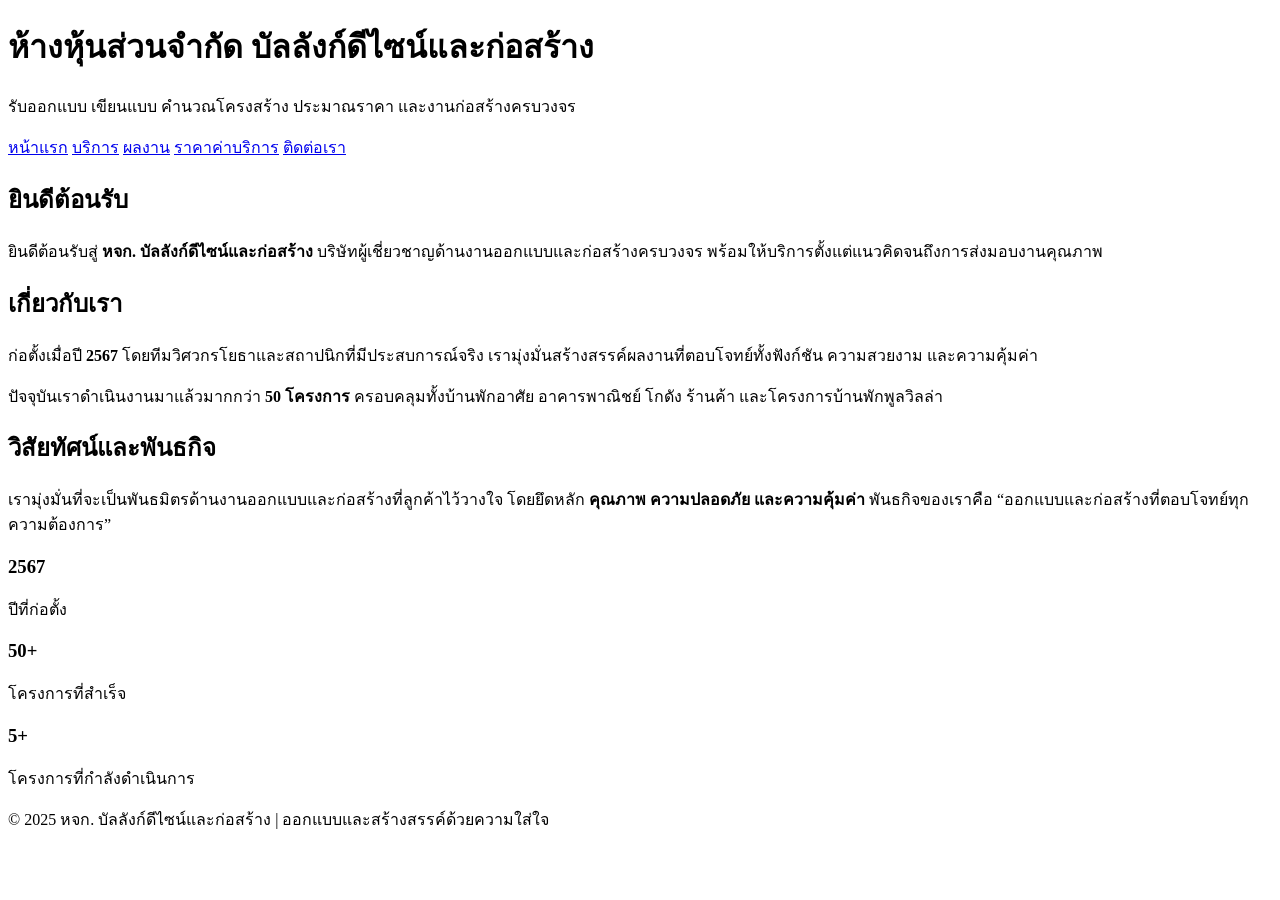
==== index.html @ 84795517 "Migrate index.html from original website" ====
<!DOCTYPE html>
<html lang="th">
<head>
  <meta charset="UTF-8">
  <meta name="viewport" content="width=device-width, initial-scale=1.0">

  <!-- 🔹 Meta Tags สำหรับ SEO -->
  <meta name="title" content="หจก. บัลลังก์ดีไซน์และก่อสร้าง | ออกแบบ เขียนแบบ ก่อสร้างครบวงจร">
  <meta name="description" content="รับออกแบบบ้าน เขียนแบบ คำนวณโครงสร้าง ประมาณราคา และงานก่อสร้างครบวงจร โดยทีมวิศวกรผู้เชี่ยวชาญ">
  <meta name="keywords" content="ออกแบบบ้าน, เขียนแบบ, ก่อสร้าง, วิศวกรโยธา, BOQ, รับเหมาก่อสร้าง">
  <meta name="author" content="หจก. บัลลังก์ดีไซน์และก่อสร้าง">
  <title>หจก. บัลลังก์ดีไซน์และก่อสร้าง</title>
  <link rel="stylesheet" href="style.css">
</head>
<body>
  <!-- Header -->
 <header>
  <div class="header-container">
    <h1>ห้างหุ้นส่วนจำกัด บัลลังก์ดีไซน์และก่อสร้าง</h1>
    <p>รับออกแบบ เขียนแบบ คำนวณโครงสร้าง ประมาณราคา และงานก่อสร้างครบวงจร</p>
    <nav>
      <a href="index.html">หน้าแรก</a>
      <a href="services.html">บริการ</a>
      <a href="portfolio.html">ผลงาน</a>
      <a href="pricing.html">ราคาค่าบริการ</a>
      <a href="contact.html">ติดต่อเรา</a>
    </nav>
  </div>
</header>

  <!-- Welcome Section -->
  <section id="welcome" class="highlight">
    <h2>ยินดีต้อนรับ</h2>
    <p>
      ยินดีต้อนรับสู่ <strong>หจก. บัลลังก์ดีไซน์และก่อสร้าง</strong>  
      บริษัทผู้เชี่ยวชาญด้านงานออกแบบและก่อสร้างครบวงจร  
      พร้อมให้บริการตั้งแต่แนวคิดจนถึงการส่งมอบงานคุณภาพ
    </p>
  </section>

  <!-- About Section -->
  <section id="about" class="content-box">
    <h2>เกี่ยวกับเรา</h2>
    <p>
      ก่อตั้งเมื่อปี <strong>2567</strong> โดยทีมวิศวกรโยธาและสถาปนิกที่มีประสบการณ์จริง
      เรามุ่งมั่นสร้างสรรค์ผลงานที่ตอบโจทย์ทั้งฟังก์ชัน ความสวยงาม และความคุ้มค่า
    </p>
    <p>
      ปัจจุบันเราดำเนินงานมาแล้วมากกว่า <strong>50 โครงการ</strong>  
      ครอบคลุมทั้งบ้านพักอาศัย อาคารพาณิชย์ โกดัง ร้านค้า  
      และโครงการบ้านพักพูลวิลล่า
    </p>
  </section>

  <!-- Vision Section -->
  <section id="vision" class="content-box">
    <h2>วิสัยทัศน์และพันธกิจ</h2>
    <p>
      เรามุ่งมั่นที่จะเป็นพันธมิตรด้านงานออกแบบและก่อสร้างที่ลูกค้าไว้วางใจ  
      โดยยึดหลัก <strong>คุณภาพ ความปลอดภัย และความคุ้มค่า</strong>  
      พันธกิจของเราคือ “ออกแบบและก่อสร้างที่ตอบโจทย์ทุกความต้องการ”
    </p>
  </section>


  <!-- Stats Section -->
  <section id="stats" class="stats-container">
    <div class="stat-box">
      <h3>2567</h3>
      <p>ปีที่ก่อตั้ง</p>
    </div>
    <div class="stat-box">
      <h3>50+</h3>
      <p>โครงการที่สำเร็จ</p>
    </div>
    <div class="stat-box">
      <h3>5+</h3>
      <p>โครงการที่กำลังดำเนินการ</p>
    </div>
  </section>

 
  <!-- Footer -->
  <footer>
    <p>© 2025 หจก. บัลลังก์ดีไซน์และก่อสร้าง | ออกแบบและสร้างสรรค์ด้วยความใส่ใจ</p>
  </footer>
</body>
</html>
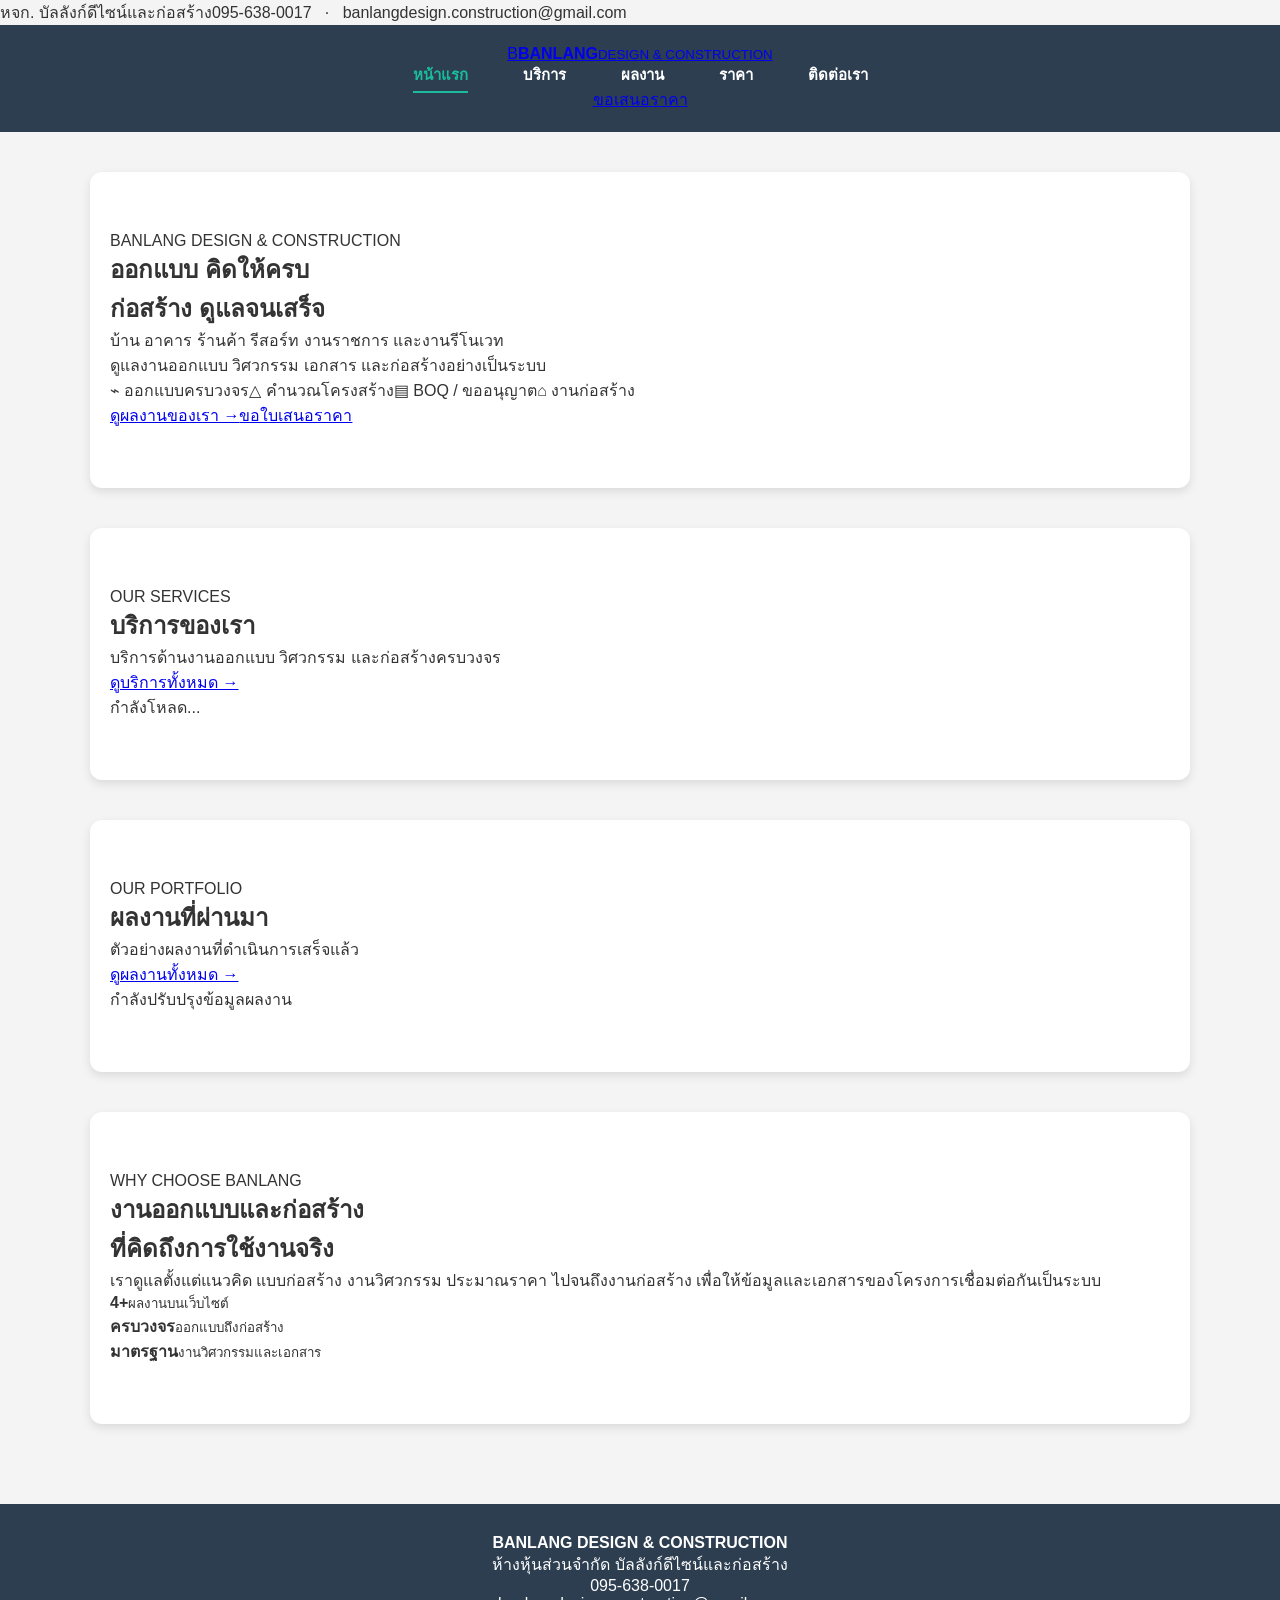
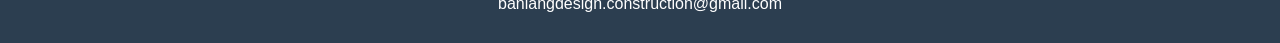
==== commit 0c8938af: "Redesign corporate homepage" ====
--- a/index.html
+++ b/index.html
@@ -1,90 +1,9 @@
-<!DOCTYPE html>
-<html lang="th">
-<head>
-  <meta charset="UTF-8">
-  <meta name="viewport" content="width=device-width, initial-scale=1.0">
-
-  <!-- 🔹 Meta Tags สำหรับ SEO -->
-  <meta name="title" content="หจก. บัลลังก์ดีไซน์และก่อสร้าง | ออกแบบ เขียนแบบ ก่อสร้างครบวงจร">
-  <meta name="description" content="รับออกแบบบ้าน เขียนแบบ คำนวณโครงสร้าง ประมาณราคา และงานก่อสร้างครบวงจร โดยทีมวิศวกรผู้เชี่ยวชาญ">
-  <meta name="keywords" content="ออกแบบบ้าน, เขียนแบบ, ก่อสร้าง, วิศวกรโยธา, BOQ, รับเหมาก่อสร้าง">
-  <meta name="author" content="หจก. บัลลังก์ดีไซน์และก่อสร้าง">
-  <title>หจก. บัลลังก์ดีไซน์และก่อสร้าง</title>
-  <link rel="stylesheet" href="style.css">
-</head>
-<body>
-  <!-- Header -->
- <header>
-  <div class="header-container">
-    <h1>ห้างหุ้นส่วนจำกัด บัลลังก์ดีไซน์และก่อสร้าง</h1>
-    <p>รับออกแบบ เขียนแบบ คำนวณโครงสร้าง ประมาณราคา และงานก่อสร้างครบวงจร</p>
-    <nav>
-      <a href="index.html">หน้าแรก</a>
-      <a href="services.html">บริการ</a>
-      <a href="portfolio.html">ผลงาน</a>
-      <a href="pricing.html">ราคาค่าบริการ</a>
-      <a href="contact.html">ติดต่อเรา</a>
-    </nav>
-  </div>
-</header>
-
-  <!-- Welcome Section -->
-  <section id="welcome" class="highlight">
-    <h2>ยินดีต้อนรับ</h2>
-    <p>
-      ยินดีต้อนรับสู่ <strong>หจก. บัลลังก์ดีไซน์และก่อสร้าง</strong>  
-      บริษัทผู้เชี่ยวชาญด้านงานออกแบบและก่อสร้างครบวงจร  
-      พร้อมให้บริการตั้งแต่แนวคิดจนถึงการส่งมอบงานคุณภาพ
-    </p>
-  </section>
-
-  <!-- About Section -->
-  <section id="about" class="content-box">
-    <h2>เกี่ยวกับเรา</h2>
-    <p>
-      ก่อตั้งเมื่อปี <strong>2567</strong> โดยทีมวิศวกรโยธาและสถาปนิกที่มีประสบการณ์จริง
-      เรามุ่งมั่นสร้างสรรค์ผลงานที่ตอบโจทย์ทั้งฟังก์ชัน ความสวยงาม และความคุ้มค่า
-    </p>
-    <p>
-      ปัจจุบันเราดำเนินงานมาแล้วมากกว่า <strong>50 โครงการ</strong>  
-      ครอบคลุมทั้งบ้านพักอาศัย อาคารพาณิชย์ โกดัง ร้านค้า  
-      และโครงการบ้านพักพูลวิลล่า
-    </p>
-  </section>
-
-  <!-- Vision Section -->
-  <section id="vision" class="content-box">
-    <h2>วิสัยทัศน์และพันธกิจ</h2>
-    <p>
-      เรามุ่งมั่นที่จะเป็นพันธมิตรด้านงานออกแบบและก่อสร้างที่ลูกค้าไว้วางใจ  
-      โดยยึดหลัก <strong>คุณภาพ ความปลอดภัย และความคุ้มค่า</strong>  
-      พันธกิจของเราคือ “ออกแบบและก่อสร้างที่ตอบโจทย์ทุกความต้องการ”
-    </p>
-  </section>
-
-
-  <!-- Stats Section -->
-  <section id="stats" class="stats-container">
-    <div class="stat-box">
-      <h3>2567</h3>
-      <p>ปีที่ก่อตั้ง</p>
-    </div>
-    <div class="stat-box">
-      <h3>50+</h3>
-      <p>โครงการที่สำเร็จ</p>
-    </div>
-    <div class="stat-box">
-      <h3>5+</h3>
-      <p>โครงการที่กำลังดำเนินการ</p>
-    </div>
-  </section>
-
- 
-  <!-- Footer -->
-  <footer>
-    <p>© 2025 หจก. บัลลังก์ดีไซน์และก่อสร้าง | ออกแบบและสร้างสรรค์ด้วยความใส่ใจ</p>
-  </footer>
-</body>
-</html>
-
-
+<!doctype html><html lang="th"><head><meta charset="utf-8"><meta name="viewport" content="width=device-width,initial-scale=1"><meta name="description" content="หจก. บัลลังก์ดีไซน์และก่อสร้าง รับออกแบบ เขียนแบบ คำนวณโครงสร้าง BOQ ขออนุญาต และก่อสร้าง"><title>BANLANG DESIGN & CONSTRUCTION</title><link rel="stylesheet" href="style.css"></head><body class="home">
+<div class="topbar"><div class="shell"><span>หจก. บัลลังก์ดีไซน์และก่อสร้าง</span><span>095-638-0017 &nbsp; · &nbsp; banlangdesign.construction@gmail.com</span></div></div>
+<header class="site-header"><div class="shell navwrap"><a class="logo" href="index.html"><span class="logo-mark">B</span><span><b>BANLANG</b><small>DESIGN & CONSTRUCTION</small></span></a><nav><a class="active" href="index.html">หน้าแรก</a><a href="services.html">บริการ</a><a href="portfolio.html">ผลงาน</a><a href="pricing.html">ราคา</a><a href="contact.html">ติดต่อเรา</a></nav><a class="quote-btn" href="contact.html">ขอเสนอราคา</a></div></header>
+<main>
+<section class="hero-pro"><div class="hero-overlay"></div><div class="shell hero-content"><div class="eyebrow">BANLANG DESIGN & CONSTRUCTION</div><h1>ออกแบบ คิดให้ครบ<br>ก่อสร้าง ดูแลจนเสร็จ</h1><p>บ้าน อาคาร ร้านค้า รีสอร์ท งานราชการ และงานรีโนเวท<br>ดูแลงานออกแบบ วิศวกรรม เอกสาร และก่อสร้างอย่างเป็นระบบ</p><div class="hero-points"><span>⌁ ออกแบบครบวงจร</span><span>△ คำนวณโครงสร้าง</span><span>▤ BOQ / ขออนุญาต</span><span>⌂ งานก่อสร้าง</span></div><div class="hero-actions"><a class="primary" href="portfolio.html">ดูผลงานของเรา →</a><a class="secondary" href="contact.html">ขอใบเสนอราคา</a></div></div></section>
+<section class="home-section"><div class="shell"><div class="section-head"><div><span>OUR SERVICES</span><h2>บริการของเรา</h2><p>บริการด้านงานออกแบบ วิศวกรรม และก่อสร้างครบวงจร</p></div><a href="services.html">ดูบริการทั้งหมด →</a></div><div class="service-mini" data-services><p>กำลังโหลด...</p></div></div></section>
+<section class="home-section portfolio-home"><div class="shell"><div class="section-head"><div><span>OUR PORTFOLIO</span><h2>ผลงานที่ผ่านมา</h2><p>ตัวอย่างผลงานที่ดำเนินการเสร็จแล้ว</p></div><a href="portfolio.html">ดูผลงานทั้งหมด →</a></div><div class="portfolio-strip" data-portfolio><p>กำลังโหลด...</p></div></div></section>
+<section class="why"><div class="shell why-grid"><div><span>WHY CHOOSE BANLANG</span><h2>งานออกแบบและก่อสร้าง<br>ที่คิดถึงการใช้งานจริง</h2><p>เราดูแลตั้งแต่แนวคิด แบบก่อสร้าง งานวิศวกรรม ประมาณราคา ไปจนถึงงานก่อสร้าง เพื่อให้ข้อมูลและเอกสารของโครงการเชื่อมต่อกันเป็นระบบ</p></div><div class="why-stats"><div><b data-project-count>4+</b><small>ผลงานบนเว็บไซต์</small></div><div><b>ครบวงจร</b><small>ออกแบบถึงก่อสร้าง</small></div><div><b>มาตรฐาน</b><small>งานวิศวกรรมและเอกสาร</small></div></div></div></section>
+</main><footer class="pro-footer"><div class="shell"><div><b>BANLANG DESIGN & CONSTRUCTION</b><p>ห้างหุ้นส่วนจำกัด บัลลังก์ดีไซน์และก่อสร้าง</p></div><div><p>095-638-0017</p><p>banlangdesign.construction@gmail.com</p></div></div></footer><script src="app.js"></script></body></html>
--- a/style.css
+++ b/style.css
@@ -0,0 +1,449 @@
+/* Reset */
+* {
+  margin: 0;
+  padding: 0;
+  box-sizing: border-box;
+}
+
+body {
+  font-family: 'Prompt', sans-serif;
+  background: #f4f4f4;  /* พื้นหลังหลัก */
+  color: #333;
+}
+
+/* Header */
+header {
+  background: #2c3e50;
+  color: white;
+  text-align: center;
+  padding: 20px 0;
+}
+
+header nav a {
+  color: white;
+  margin: 0 15px;
+  text-decoration: none;
+  font-weight: bold;
+}
+
+/* Hero */
+.hero {
+  background: linear-gradient(135deg, #0f2027, #2c5364);
+  color: white;
+  text-align: center;
+  padding: 80px 20px;
+  border-radius: 0 0 40px 40px;
+}
+
+/* Section content */
+section {
+  padding: 60px 20px;
+  margin: 40px auto;
+  max-width: 1100px;
+  background: white;
+  border-radius: 12px;
+  box-shadow: 0 4px 10px rgba(0,0,0,0.1);
+}
+
+/* Footer */
+footer {
+  background: #2c3e50;
+  color: white;
+  text-align: center;
+  padding: 20px;
+  margin-top: 40px;
+}
+
+
+
+header h1 {
+  margin: 0;
+  font-size: 24px;
+  font-weight: bold;
+}
+
+header p {
+  margin: 5px 0 15px;
+  font-size: 14px;
+  color: #ddd;
+}
+
+/* Navigation */
+nav {
+  display: flex;
+  justify-content: center;
+  flex-wrap: wrap;
+  gap: 25px;
+}
+
+nav a {
+  color: white;
+  text-decoration: none;
+  font-weight: bold;
+  font-size: 15px;
+  position: relative;
+}
+
+nav a:hover,
+nav a.active {
+  color: #1abc9c;
+}
+
+nav a.active::after {
+  content: "";
+  display: block;
+  height: 2px;
+  background: #1abc9c;
+  position: absolute;
+  bottom: -6px;
+  left: 0;
+  right: 0;
+  margin: auto;
+  width: 100%;
+}
+
+
+/* Welcome Section */
+.highlight {
+  text-align: center;
+  background: url("img/bg-welcome.jpg") center/cover no-repeat; /* ใส่รูปพื้นหลัง */
+  color: white;
+  padding: 80px 20px;   /* ลดความสูงจาก 100px → 80px */
+  margin-bottom: 60px;
+  position: relative;
+  border-radius: 0 0 40px 40px;  /* ทำมุมโค้งล่างให้ดูแยกชัด */
+  box-shadow: 0 6px 20px rgba(0,0,0,0.2);
+}
+
+.highlight::before {
+  content: "";
+  position: absolute;
+  top: 0; left: 0;
+  width: 100%; height: 100%;
+  background: rgba(0,0,0,0.55);   /* เพิ่มเลเยอร์ดำโปร่งใสให้อ่านง่าย */
+  border-radius: 0 0 40px 40px;
+}
+
+.highlight h2, 
+.highlight p {
+  position: relative;
+  z-index: 1;
+}
+
+.highlight h2 {
+  font-size: 36px;
+  margin-bottom: 15px;
+}
+
+.highlight p {
+  font-size: 18px;
+  max-width: 800px;
+  margin: auto;
+  line-height: 1.8;
+}
+
+/* CONTENT BOX */
+.content-box {
+  background: #fff;
+  border-radius: 10px;
+  padding: 50px 40px;
+  margin: 60px auto;
+  max-width: 1000px;
+  box-shadow: 0 4px 12px rgba(0,0,0,0.1);
+}
+.content-box h2 {
+  margin-bottom: 25px;
+  color: #2c3e50;
+  font-size: 24px;
+  text-align: center;
+}
+.content-box h2::after {
+  content: "";
+  display: block;
+  width: 60px;
+  height: 3px;
+  background: #1abc9c;
+  margin: 10px auto 0;
+  border-radius: 2px;
+}
+.content-box p {
+  font-size: 16px;
+  line-height: 1.9;
+  color: #444;
+  margin-bottom: 20px;
+  text-align: left;      /* ชิดซ้าย */
+  text-indent: 2em;      /* ย่อหน้า */
+}
+.content-box strong {
+  color: #1abc9c;
+}
+
+/* SERVICES */
+.services-container {
+  display: grid;
+  grid-template-columns: repeat(auto-fit, minmax(250px, 1fr));
+  gap: 25px;
+  margin-left: 0;
+  margin-right: 0;
+  padding-left: 0;   /* ให้การ์ดชิดซ้าย */
+  padding-right: 0;  /* ให้การ์ดชิดขวา */
+}
+
+.service-card {
+  background: #fff;
+  border-radius: 12px;
+  box-shadow: 0 4px 12px rgba(0,0,0,0.1);
+  padding: 20px;
+  text-align: center;
+  transition: transform 0.2s, box-shadow 0.2s;
+}
+.service-card:hover {
+  transform: translateY(-5px);
+  box-shadow: 0 6px 16px rgba(0,0,0,0.15);
+}
+.service-card img {
+  width: 100%;
+  height: 180px;
+  object-fit: cover;
+  border-radius: 8px;
+  margin-bottom: 15px;
+}
+/* หัวข้อโครงการอยู่กลาง */
+.service-card h3 {
+  text-align: center;
+  font-size: 18px;
+  margin-bottom: 8px;
+  color: #222;
+}
+
+/* ขอบเขตงานชิดซ้าย */
+.service-card p {
+  text-align: left;
+  font-size: 15px;
+  color: #555;
+  line-height: 1.6;
+  margin-top: 8px;
+}
+
+.service-card .scope {
+  text-align: left;
+  font-size: 15px;
+  color: #555;
+  line-height: 1.6;
+  margin-top: 8px;
+}
+
+
+
+/* STATS */
+.stats-container {
+  display: flex;
+  justify-content: center;
+  gap: 25px;
+  margin: 60px auto;
+  max-width: 900px;
+}
+.stat-box {
+  flex: 1;
+  background: #fff;
+  padding: 50px 20px;
+  text-align: center;
+  border-radius: 12px;
+  box-shadow: 0 4px 12px rgba(0,0,0,0.1);
+  transition: transform 0.2s;
+}
+.stat-box:hover {
+  transform: translateY(-5px);
+}
+.stat-box h3 {
+  font-size: 36px;
+  color: #1abc9c;
+  margin-bottom: 15px;
+}
+.stat-box p {
+  font-size: 15px;
+  color: #555;
+}
+
+/* FOOTER */
+footer {
+  text-align: center;
+  background: #2c3e50;
+  color: white;
+  padding: 30px 15px;
+  margin-top: 80px;
+}
+/* ตารางราคาค่าบริการ */
+.pricing-table {
+  width: 100%;
+  max-width: 950px;
+  margin: 30px auto;
+  border-collapse: collapse;
+  background: #fff;
+  box-shadow: 0 4px 10px rgba(0,0,0,0.1);
+  border-radius: 10px;
+  overflow: hidden;
+}
+
+.pricing-table th, 
+.pricing-table td {
+  padding: 15px;
+  text-align: center;
+  border-bottom: 1px solid #ddd;
+}
+
+.pricing-table th {
+  background: #2c3e50;
+  color: #fff;
+  font-weight: bold;
+}
+
+.pricing-table tr:nth-child(even) {
+  background: #f9f9f9;
+}
+
+.pricing-table tr:hover {
+  background: #f1f1f1;
+}
+
+/* ให้คอลัมน์ รายการบริการ กว้างขึ้น */
+.pricing-table .service-col {
+  text-align: left;
+  width: 50%;
+  padding-left: 20px;
+}
+.contact-form {
+  display: flex;
+  flex-direction: column;
+  max-width: 500px;
+  margin-top: 20px;
+}
+.contact-form label {
+  margin: 5px 0;
+  font-weight: bold;
+}
+.contact-form input,
+.contact-form textarea {
+  padding: 10px;
+  margin-bottom: 15px;
+  border: 1px solid #ccc;
+  border-radius: 8px;
+}
+.contact-form button {
+  background: #1a3c54;
+  color: #fff;
+  border: none;
+  padding: 12px;
+  border-radius: 8px;
+  cursor: pointer;
+  transition: background 0.3s ease;
+}
+.contact-form button:hover {
+  background: #2a5c7c;
+}
+.contact {
+  max-width: 600px;
+  margin: 0 auto;
+  padding: 20px;
+}
+
+.contact h2, .contact h3 {
+  margin-bottom: 15px;
+}
+
+form label {
+  display: block;
+  margin: 10px 0 5px;
+  font-weight: bold;
+}
+
+form input, form textarea {
+  width: 100%;
+  padding: 8px;
+  margin-bottom: 15px;
+  border-radius: 5px;
+  border: 1px solid #ccc;
+}
+
+button {
+  background-color: #19334d;
+  color: white;
+  border: none;
+  padding: 10px 20px;
+  border-radius: 5px;
+  cursor: pointer;
+}
+
+button:hover {
+  background-color: #145a8d;
+}
+
+.contact-info {
+  margin-top: 30px;
+  padding: 20px;
+  background: #fff;
+  border-radius: 10px;
+  box-shadow: 0 2px 6px rgba(0,0,0,0.1);
+}
+
+.contact-info h3 {
+  margin-bottom: 15px;
+}
+
+.contact-info p {
+  margin: 6px 0;
+}
+
+.social-links {
+  margin-top: 15px;
+}
+
+.social-links a {
+  margin-right: 15px;
+  display: inline-block;
+}
+
+.social-icon {
+  width: 32px;
+  height: 32px;
+  transition: transform 0.2s ease;
+}
+
+.social-icon:hover {
+  transform: scale(1.1);
+}
+/* ใช้เฉพาะหน้า "ผลงาน" */
+.portfolio-section {
+  padding: 60px 0;       /* ซ้าย-ขวา = 0, บน-ล่างยังมี */
+  margin: 40px auto;
+  max-width: 1100px;
+  background: white;
+  border-radius: 12px;
+  box-shadow: 0 4px 10px rgba(0,0,0,0.1);
+}
+/* Portfolio Section (ชิดซ้าย-ขวาสุด) */
+section.portfolio-section {
+  padding: 60px 0;     /* บน-ล่าง 60px, ซ้าย-ขวา = 0 */
+  margin: 40px auto;
+  max-width: 1100px;
+  background: white;
+  border-radius: 12px;
+  box-shadow: 0 4px 10px rgba(0,0,0,0.1);
+  text-align: center;
+}
+/* ใช้กับ section portfolio */
+#portfolio {
+  padding: 60px 40px;  /* เพิ่ม padding ซ้าย-ขวา = 40px */
+  margin: 40px auto;
+  max-width: 1200px;   /* กำหนดความกว้างสูงสุด */
+  background: white;
+  border-radius: 12px;
+  box-shadow: 0 4px 10px rgba(0,0,0,0.1);
+}
+#portfolio h2 {
+  margin-bottom: 30px;   /* เว้นระยะหัวข้อกับการ์ด */
+}
+
+
+
+
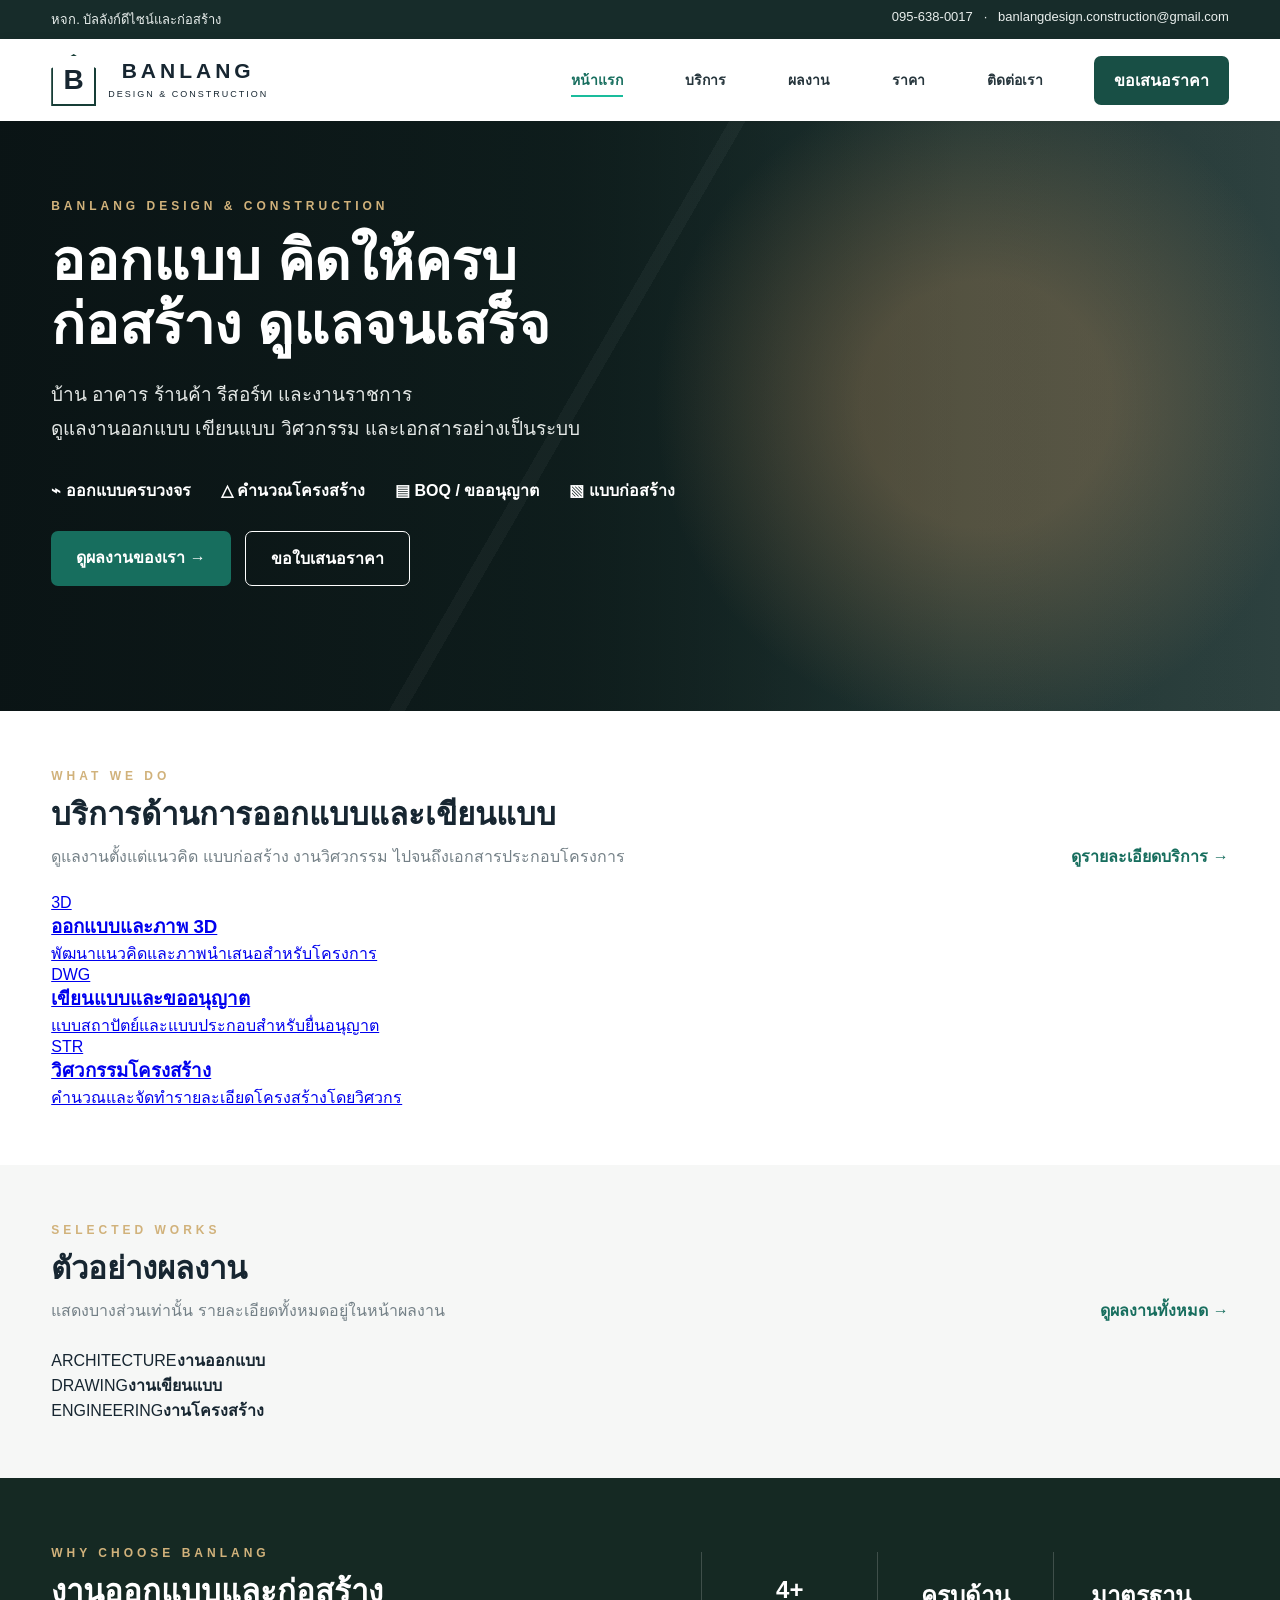
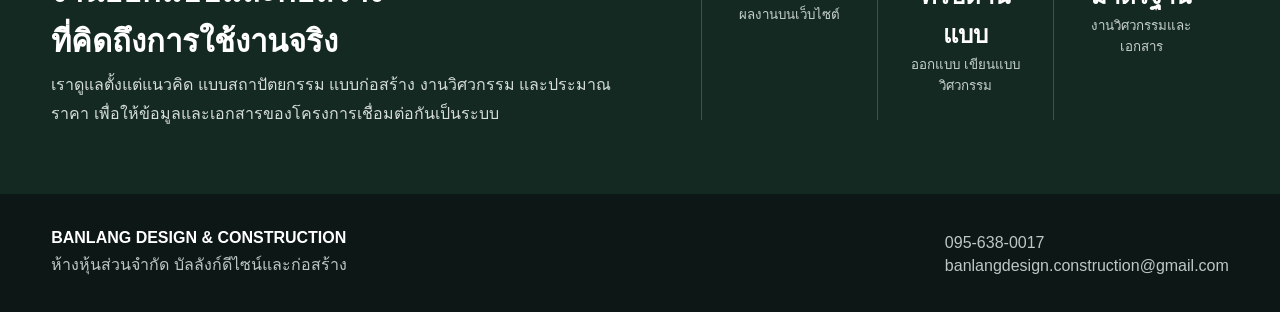
==== commit ca6798cc: "Simplify homepage previews and correct service positioning" ====
--- a/index.html
+++ b/index.html
@@ -2,8 +2,8 @@
 <div class="topbar"><div class="shell"><span>หจก. บัลลังก์ดีไซน์และก่อสร้าง</span><span>095-638-0017 &nbsp; · &nbsp; banlangdesign.construction@gmail.com</span></div></div>
 <header class="site-header"><div class="shell navwrap"><a class="logo" href="index.html"><span class="logo-mark">B</span><span><b>BANLANG</b><small>DESIGN & CONSTRUCTION</small></span></a><nav><a class="active" href="index.html">หน้าแรก</a><a href="services.html">บริการ</a><a href="portfolio.html">ผลงาน</a><a href="pricing.html">ราคา</a><a href="contact.html">ติดต่อเรา</a></nav><a class="quote-btn" href="contact.html">ขอเสนอราคา</a></div></header>
 <main>
-<section class="hero-pro"><div class="hero-overlay"></div><div class="shell hero-content"><div class="eyebrow">BANLANG DESIGN & CONSTRUCTION</div><h1>ออกแบบ คิดให้ครบ<br>ก่อสร้าง ดูแลจนเสร็จ</h1><p>บ้าน อาคาร ร้านค้า รีสอร์ท งานราชการ และงานรีโนเวท<br>ดูแลงานออกแบบ วิศวกรรม เอกสาร และก่อสร้างอย่างเป็นระบบ</p><div class="hero-points"><span>⌁ ออกแบบครบวงจร</span><span>△ คำนวณโครงสร้าง</span><span>▤ BOQ / ขออนุญาต</span><span>⌂ งานก่อสร้าง</span></div><div class="hero-actions"><a class="primary" href="portfolio.html">ดูผลงานของเรา →</a><a class="secondary" href="contact.html">ขอใบเสนอราคา</a></div></div></section>
-<section class="home-section"><div class="shell"><div class="section-head"><div><span>OUR SERVICES</span><h2>บริการของเรา</h2><p>บริการด้านงานออกแบบ วิศวกรรม และก่อสร้างครบวงจร</p></div><a href="services.html">ดูบริการทั้งหมด →</a></div><div class="service-mini" data-services><p>กำลังโหลด...</p></div></div></section>
-<section class="home-section portfolio-home"><div class="shell"><div class="section-head"><div><span>OUR PORTFOLIO</span><h2>ผลงานที่ผ่านมา</h2><p>ตัวอย่างผลงานที่ดำเนินการเสร็จแล้ว</p></div><a href="portfolio.html">ดูผลงานทั้งหมด →</a></div><div class="portfolio-strip" data-portfolio><p>กำลังโหลด...</p></div></div></section>
-<section class="why"><div class="shell why-grid"><div><span>WHY CHOOSE BANLANG</span><h2>งานออกแบบและก่อสร้าง<br>ที่คิดถึงการใช้งานจริง</h2><p>เราดูแลตั้งแต่แนวคิด แบบก่อสร้าง งานวิศวกรรม ประมาณราคา ไปจนถึงงานก่อสร้าง เพื่อให้ข้อมูลและเอกสารของโครงการเชื่อมต่อกันเป็นระบบ</p></div><div class="why-stats"><div><b data-project-count>4+</b><small>ผลงานบนเว็บไซต์</small></div><div><b>ครบวงจร</b><small>ออกแบบถึงก่อสร้าง</small></div><div><b>มาตรฐาน</b><small>งานวิศวกรรมและเอกสาร</small></div></div></div></section>
+<section class="hero-pro"><div class="hero-overlay"></div><div class="shell hero-content"><div class="eyebrow">BANLANG DESIGN & CONSTRUCTION</div><h1>ออกแบบ คิดให้ครบ<br>ก่อสร้าง ดูแลจนเสร็จ</h1><p>บ้าน อาคาร ร้านค้า รีสอร์ท และงานราชการ<br>ดูแลงานออกแบบ เขียนแบบ วิศวกรรม และเอกสารอย่างเป็นระบบ</p><div class="hero-points"><span>⌁ ออกแบบครบวงจร</span><span>△ คำนวณโครงสร้าง</span><span>▤ BOQ / ขออนุญาต</span><span>▧ แบบก่อสร้าง</span></div><div class="hero-actions"><a class="primary" href="portfolio.html">ดูผลงานของเรา →</a><a class="secondary" href="contact.html">ขอใบเสนอราคา</a></div></div></section>
+<section class="home-section home-preview"><div class="shell"><div class="section-head"><div><span>WHAT WE DO</span><h2>บริการด้านการออกแบบและเขียนแบบ</h2><p>ดูแลงานตั้งแต่แนวคิด แบบก่อสร้าง งานวิศวกรรม ไปจนถึงเอกสารประกอบโครงการ</p></div><a href="services.html">ดูรายละเอียดบริการ →</a></div><div class="preview-grid"><a href="services.html"><div class="preview-art">3D</div><h3>ออกแบบและภาพ 3D</h3><p>พัฒนาแนวคิดและภาพนำเสนอสำหรับโครงการ</p></a><a href="services.html"><div class="preview-art">DWG</div><h3>เขียนแบบและขออนุญาต</h3><p>แบบสถาปัตย์และแบบประกอบสำหรับยื่นอนุญาต</p></a><a href="services.html"><div class="preview-art">STR</div><h3>วิศวกรรมโครงสร้าง</h3><p>คำนวณและจัดทำรายละเอียดโครงสร้างโดยวิศวกร</p></a></div></div></section>
+<section class="home-section portfolio-home"><div class="shell"><div class="section-head"><div><span>SELECTED WORKS</span><h2>ตัวอย่างผลงาน</h2><p>แสดงบางส่วนเท่านั้น รายละเอียดทั้งหมดอยู่ในหน้าผลงาน</p></div><a href="portfolio.html">ดูผลงานทั้งหมด →</a></div><div class="home-work-visual"><div><span>ARCHITECTURE</span><b>งานออกแบบ</b></div><div><span>DRAWING</span><b>งานเขียนแบบ</b></div><div><span>ENGINEERING</span><b>งานโครงสร้าง</b></div></div></div></section>
+<section class="why"><div class="shell why-grid"><div><span>WHY CHOOSE BANLANG</span><h2>งานออกแบบและก่อสร้าง<br>ที่คิดถึงการใช้งานจริง</h2><p>เราดูแลตั้งแต่แนวคิด แบบสถาปัตยกรรม แบบก่อสร้าง งานวิศวกรรม และประมาณราคา เพื่อให้ข้อมูลและเอกสารของโครงการเชื่อมต่อกันเป็นระบบ</p></div><div class="why-stats"><div><b data-project-count>4+</b><small>ผลงานบนเว็บไซต์</small></div><div><b>ครบด้านแบบ</b><small>ออกแบบ เขียนแบบ วิศวกรรม</small></div><div><b>มาตรฐาน</b><small>งานวิศวกรรมและเอกสาร</small></div></div></div></section>
 </main><footer class="pro-footer"><div class="shell"><div><b>BANLANG DESIGN & CONSTRUCTION</b><p>ห้างหุ้นส่วนจำกัด บัลลังก์ดีไซน์และก่อสร้าง</p></div><div><p>095-638-0017</p><p>banlangdesign.construction@gmail.com</p></div></div></footer><script src="app.js"></script></body></html>
--- a/style.css
+++ b/style.css
@@ -447,3 +447,9 @@
 
 
 
+
+/* ===== BANLANG CORPORATE HOME ===== */
+body.home{background:#fff;color:#172631}.shell{width:min(1380px,92%);margin:auto}.topbar{background:#172c2a;color:#e9efed;font-size:13px;padding:9px 0}.topbar .shell{display:flex;justify-content:space-between}.site-header{background:#fff;color:#172631;padding:0;position:sticky;top:0;z-index:20;box-shadow:0 1px 10px #00000012}.navwrap{height:82px;display:flex;align-items:center;gap:36px}.logo{display:flex;align-items:center;gap:12px;color:#172631;text-decoration:none;margin-right:auto}.logo-mark{width:45px;height:52px;border:2px solid #173d36;display:grid;place-items:center;font-size:28px;font-weight:800;clip-path:polygon(50% 0,100% 28%,100% 100%,0 100%,0 28%)}.logo b{display:block;font-size:21px;letter-spacing:4px}.logo small{font-size:9px;letter-spacing:2px}.site-header nav{gap:32px}.site-header nav a{color:#26353c;font-size:14px}.site-header nav a:hover,.site-header nav a.active{color:#176e5e}.quote-btn,.hero-actions a{display:inline-block;text-decoration:none;border-radius:7px;font-weight:700}.quote-btn{background:#184f45;color:#fff;padding:12px 20px}.hero-pro{max-width:none;margin:0;padding:0;border-radius:0;box-shadow:none;height:590px;position:relative;background:linear-gradient(90deg,#0d1717 0%,#132a27 42%,#344a48 100%);overflow:hidden}.hero-pro:after{content:"";position:absolute;inset:0;background:radial-gradient(circle at 77% 48%,#b88a5b55 0 12%,transparent 32%),linear-gradient(120deg,transparent 45%,#ffffff09 45% 46%,transparent 46%)}.hero-overlay{position:absolute;inset:0;background:linear-gradient(90deg,#0a1415ee 0%,#0d1919c7 45%,#14211f38 75%)}.hero-content{position:relative;z-index:2;color:#fff;padding-top:78px}.eyebrow,.section-head span,.why span{letter-spacing:4px;font-size:12px;color:#d1b27b;font-weight:700}.hero-content h1{font-size:56px;line-height:1.15;margin:16px 0 20px;max-width:700px}.hero-content p{font-size:19px;line-height:1.8;color:#e5e9e7}.hero-points{display:flex;gap:30px;flex-wrap:wrap;margin:32px 0 28px}.hero-points span{font-weight:600}.hero-actions{display:flex;gap:14px}.hero-actions a{padding:14px 25px}.primary{background:#176e5e;color:#fff}.secondary{border:1px solid #fff;color:#fff}.home-section{max-width:none;margin:0;padding:55px 0;background:#fff;border-radius:0;box-shadow:none}.portfolio-home{background:#f6f7f6}.section-head{display:flex;justify-content:space-between;align-items:end;margin-bottom:25px}.section-head h2,.why h2{font-size:31px;margin:5px 0}.section-head p{color:#748087}.section-head>a{color:#176e5e;text-decoration:none;font-weight:700}.service-mini{display:grid;grid-template-columns:repeat(4,1fr);gap:12px}.service-mini .service-card{box-shadow:none;border:1px solid #e8ecea;border-radius:5px;text-align:left;padding:18px}.service-mini .service-card img{height:125px}.service-mini .service-card h3{text-align:left}.portfolio-strip{display:grid;grid-template-columns:repeat(4,1fr);gap:14px}.portfolio-strip .service-card{padding:0;overflow:hidden;border-radius:7px;text-align:left;box-shadow:0 3px 12px #0002}.portfolio-strip .service-card img{height:210px;border-radius:0;margin:0}.portfolio-strip .service-card h3{padding:14px 14px 0;text-align:left}.portfolio-strip .service-card p,.portfolio-strip .service-card .tag{margin-left:14px;margin-right:14px}.portfolio-strip .service-card p{padding-bottom:15px}.why{max-width:none;margin:0;padding:65px 0;background:#152923;color:#fff;border-radius:0;box-shadow:none}.why-grid{display:grid;grid-template-columns:1.1fr 1fr;gap:70px;align-items:center}.why p{line-height:1.8;color:#d6ddda;max-width:620px}.why-stats{display:grid;grid-template-columns:repeat(3,1fr);text-align:center}.why-stats div{padding:24px;border-left:1px solid #ffffff2e}.why-stats b{display:block;font-size:24px}.why-stats small{color:#c6d0cc}.pro-footer{margin:0;background:#0d1816;padding:35px 0}.pro-footer .shell{display:flex;justify-content:space-between;text-align:left}.pro-footer p{margin-top:5px;color:#bdc8c4}@media(max-width:900px){.topbar span:last-child,.quote-btn{display:none}.navwrap{height:auto;padding:15px 0;display:block}.site-header nav{margin-top:15px;gap:14px;justify-content:flex-start}.hero-pro{height:auto}.hero-content{padding:65px 0}.hero-content h1{font-size:39px}.service-mini,.portfolio-strip{grid-template-columns:repeat(2,1fr)}.why-grid{grid-template-columns:1fr}.why-stats{margin-top:10px}}@media(max-width:560px){.topbar{display:none}.logo b{font-size:17px}.site-header nav{overflow:auto;flex-wrap:nowrap;padding-bottom:4px}.site-header nav a{white-space:nowrap}.hero-content h1{font-size:34px}.hero-content p{font-size:16px}.hero-points{display:grid;gap:12px}.service-mini,.portfolio-strip{grid-template-columns:1fr}.section-head{align-items:start}.section-head>a{display:none}.why-stats{grid-template-columns:1fr}.why-stats div{border-left:0;border-top:1px solid #ffffff2e}.pro-footer .shell{display:block}.pro-footer .shell>div+div{margin-top:20px}}
+
+/* ===== UNIFIED INNER PAGES ===== */
+.inner-page{background:#f4f6f5;color:#172631}.inner-page .site-header{margin:0}.page-hero{max-width:none;margin:0;border-radius:0;box-shadow:none;padding:58px 0;background:linear-gradient(115deg,#102421,#1c4d43);color:#fff;position:relative;overflow:hidden}.page-hero:after{content:"";position:absolute;right:-6%;top:-130%;width:48%;height:350%;border:1px solid #ffffff12;transform:rotate(24deg);box-shadow:0 0 0 70px #ffffff05,0 0 0 140px #ffffff03}.page-hero .shell{position:relative;z-index:1}.page-hero span{font-size:11px;letter-spacing:4px;color:#d1b27b;font-weight:700}.page-hero h1{font-size:38px;margin:7px 0}.page-hero p{color:#dce5e1;font-size:16px}.inner-content{max-width:none;margin:0;padding:55px 0 75px;background:#f4f6f5;border-radius:0;box-shadow:none}.inner-content .services-container{grid-template-columns:repeat(3,1fr)}.inner-content .service-card{padding:0;overflow:hidden;border-radius:8px;text-align:left}.inner-content .service-card img{height:230px;border-radius:0;margin:0}.inner-content .service-card h3{padding:16px 18px 0;text-align:left}.inner-content .service-card p{padding:0 18px 18px;margin:7px 0;text-indent:0}.inner-content .service-card .tag{margin:0 18px 18px}.inner-content .pricing-table{max-width:none;margin:0;border-radius:8px;box-shadow:0 5px 20px #0000000d}.inner-content .pricing-table th{background:#183d36}.price-note{font-size:13px;color:#748087;margin-top:15px}.contact-grid{display:grid;grid-template-columns:1.15fr .85fr;gap:25px}.contact-panel{background:#fff;border:1px solid #e4e9e6;border-radius:9px;padding:32px;box-shadow:0 4px 18px #0000000a}.contact-panel h2{margin:0 0 22px;color:#183d36}.contact-panel label{color:#34433f}.contact-panel input,.contact-panel textarea{border:1px solid #d6dfdb;border-radius:6px;padding:12px;background:#fbfcfc}.contact-panel button{background:#176e5e;width:100%;padding:13px}.info-panel{background:#173b34;color:#fff}.info-panel>span{color:#d1b27b;letter-spacing:3px;font-size:11px}.info-panel h2{color:#fff;margin-top:8px}.info-panel p{line-height:1.7;color:#e3eae7;margin:20px 0}.inner-page .pro-footer{margin:0}@media(max-width:800px){.inner-content .services-container{grid-template-columns:repeat(2,1fr)}.contact-grid{grid-template-columns:1fr}}@media(max-width:560px){.page-hero{padding:42px 0}.page-hero h1{font-size:30px}.inner-content{padding:35px 0 55px}.inner-content .services-container{grid-template-columns:1fr}.table-wrap{overflow:auto}.pricing-table{min-width:650px}}
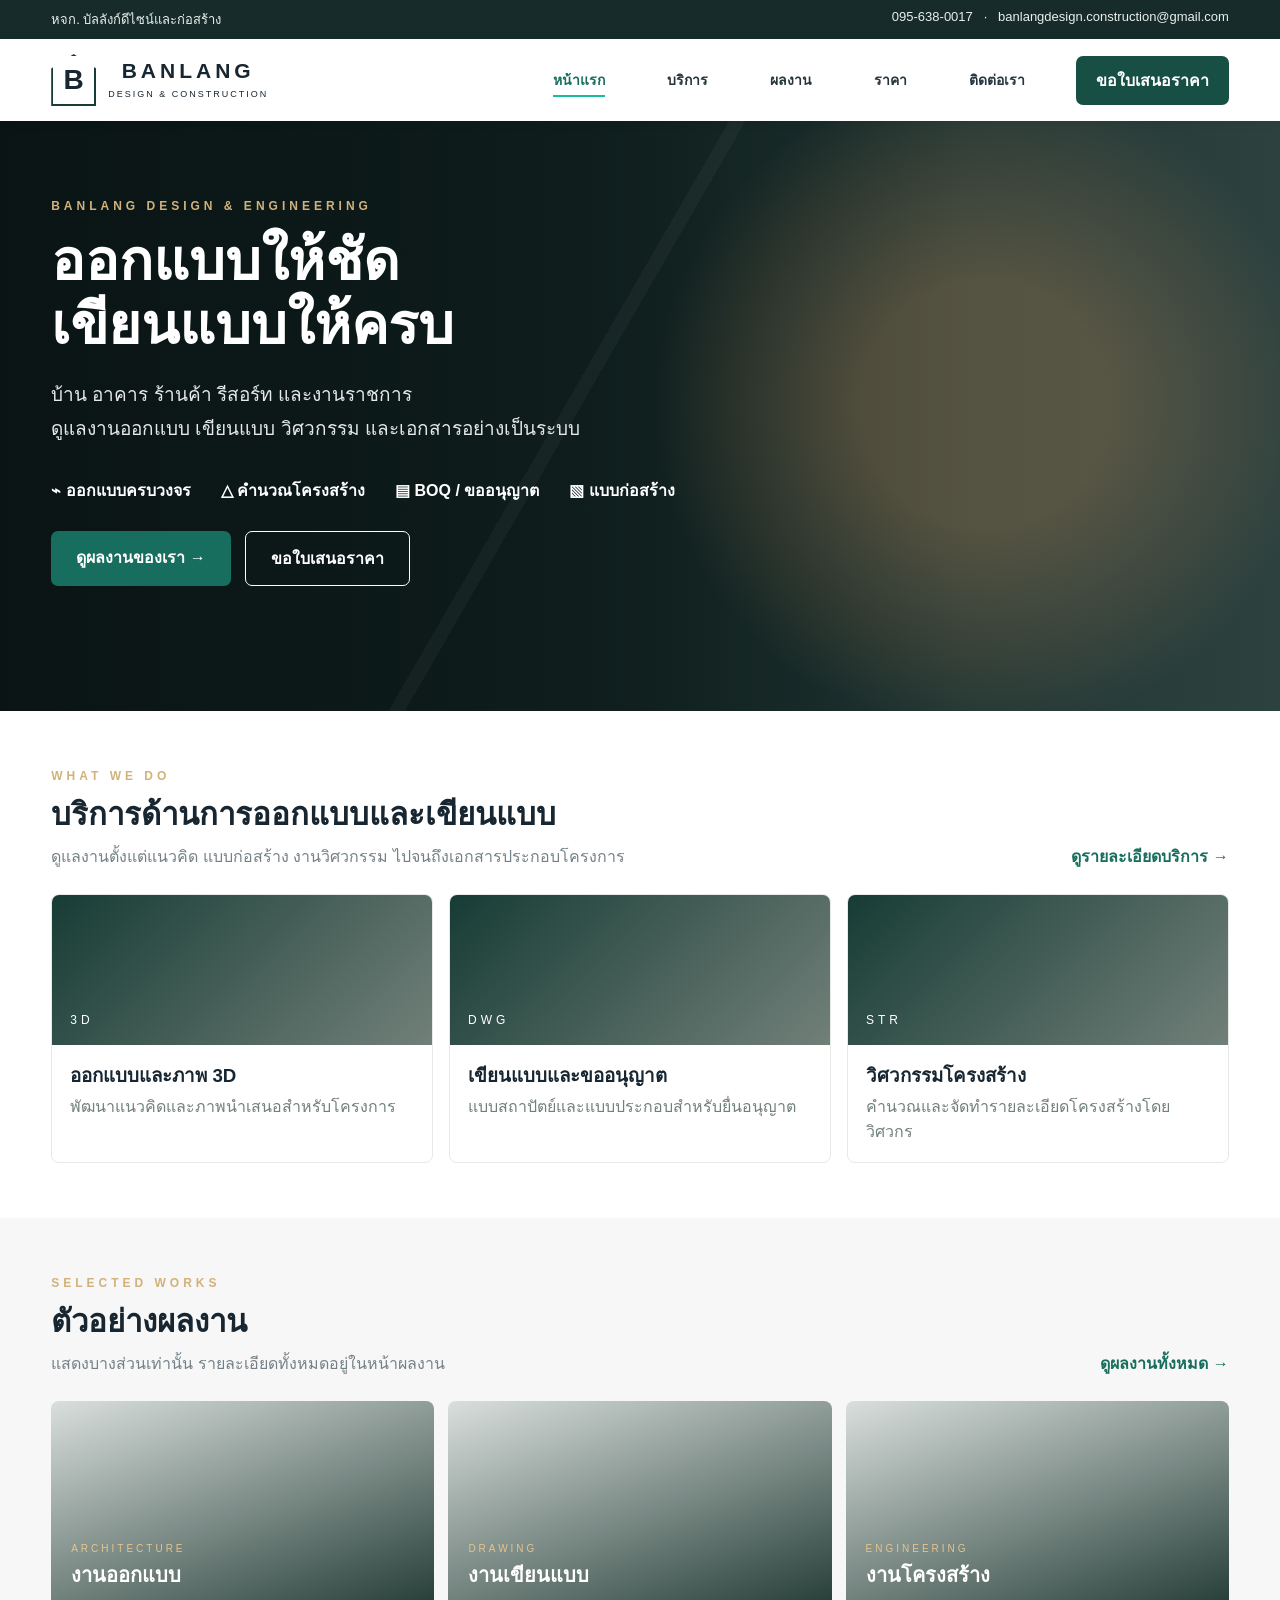
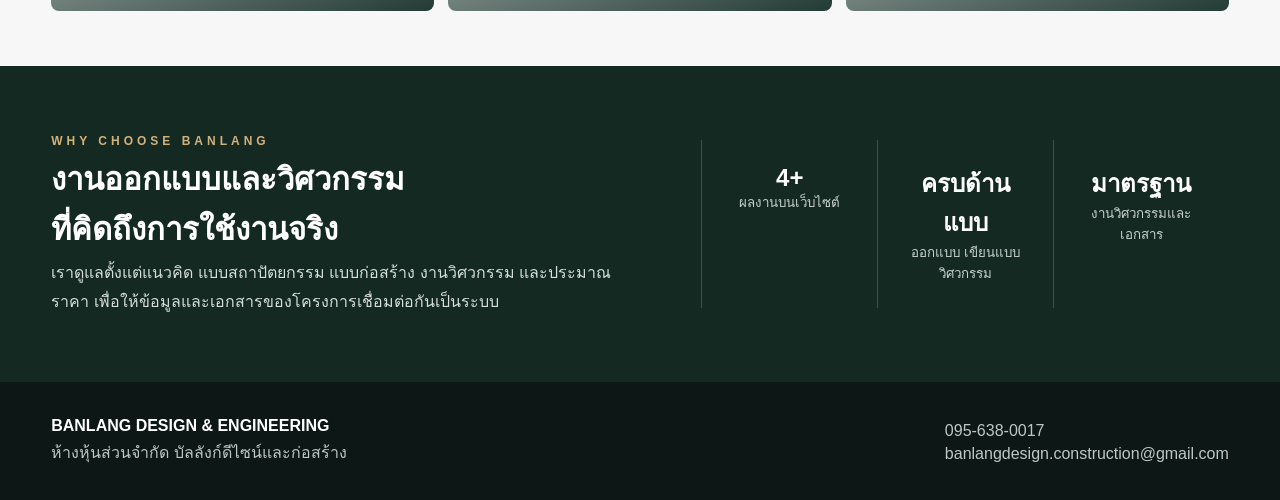
==== commit 4a98caa1: "Polish public website copy and CTA" ====
--- a/index.html
+++ b/index.html
@@ -1,9 +1,9 @@
-<!doctype html><html lang="th"><head><meta charset="utf-8"><meta name="viewport" content="width=device-width,initial-scale=1"><meta name="description" content="หจก. บัลลังก์ดีไซน์และก่อสร้าง รับออกแบบ เขียนแบบ คำนวณโครงสร้าง BOQ ขออนุญาต และก่อสร้าง"><title>BANLANG DESIGN & CONSTRUCTION</title><link rel="stylesheet" href="style.css"></head><body class="home">
+<!doctype html><html lang="th"><head><meta charset="utf-8"><meta name="viewport" content="width=device-width,initial-scale=1"><meta name="description" content="หจก. บัลลังก์ดีไซน์และก่อสร้าง รับออกแบบ เขียนแบบ คำนวณโครงสร้าง BOQ ขออนุญาต และก่อสร้าง"><title>BANLANG DESIGN & ENGINEERING</title><link rel="stylesheet" href="style.css"></head><body class="home">
 <div class="topbar"><div class="shell"><span>หจก. บัลลังก์ดีไซน์และก่อสร้าง</span><span>095-638-0017 &nbsp; · &nbsp; banlangdesign.construction@gmail.com</span></div></div>
-<header class="site-header"><div class="shell navwrap"><a class="logo" href="index.html"><span class="logo-mark">B</span><span><b>BANLANG</b><small>DESIGN & CONSTRUCTION</small></span></a><nav><a class="active" href="index.html">หน้าแรก</a><a href="services.html">บริการ</a><a href="portfolio.html">ผลงาน</a><a href="pricing.html">ราคา</a><a href="contact.html">ติดต่อเรา</a></nav><a class="quote-btn" href="contact.html">ขอเสนอราคา</a></div></header>
+<header class="site-header"><div class="shell navwrap"><a class="logo" href="index.html"><span class="logo-mark">B</span><span><b>BANLANG</b><small>DESIGN & CONSTRUCTION</small></span></a><nav><a class="active" href="index.html">หน้าแรก</a><a href="services.html">บริการ</a><a href="portfolio.html">ผลงาน</a><a href="pricing.html">ราคา</a><a href="contact.html">ติดต่อเรา</a></nav><a class="quote-btn" href="contact.html">ขอใบเสนอราคา</a></div></header>
 <main>
-<section class="hero-pro"><div class="hero-overlay"></div><div class="shell hero-content"><div class="eyebrow">BANLANG DESIGN & CONSTRUCTION</div><h1>ออกแบบ คิดให้ครบ<br>ก่อสร้าง ดูแลจนเสร็จ</h1><p>บ้าน อาคาร ร้านค้า รีสอร์ท และงานราชการ<br>ดูแลงานออกแบบ เขียนแบบ วิศวกรรม และเอกสารอย่างเป็นระบบ</p><div class="hero-points"><span>⌁ ออกแบบครบวงจร</span><span>△ คำนวณโครงสร้าง</span><span>▤ BOQ / ขออนุญาต</span><span>▧ แบบก่อสร้าง</span></div><div class="hero-actions"><a class="primary" href="portfolio.html">ดูผลงานของเรา →</a><a class="secondary" href="contact.html">ขอใบเสนอราคา</a></div></div></section>
+<section class="hero-pro"><div class="hero-overlay"></div><div class="shell hero-content"><div class="eyebrow">BANLANG DESIGN & ENGINEERING</div><h1>ออกแบบให้ชัด<br>เขียนแบบให้ครบ</h1><p>บ้าน อาคาร ร้านค้า รีสอร์ท และงานราชการ<br>ดูแลงานออกแบบ เขียนแบบ วิศวกรรม และเอกสารอย่างเป็นระบบ</p><div class="hero-points"><span>⌁ ออกแบบครบวงจร</span><span>△ คำนวณโครงสร้าง</span><span>▤ BOQ / ขออนุญาต</span><span>▧ แบบก่อสร้าง</span></div><div class="hero-actions"><a class="primary" href="portfolio.html">ดูผลงานของเรา →</a><a class="secondary" href="contact.html">ขอใบเสนอราคา</a></div></div></section>
 <section class="home-section home-preview"><div class="shell"><div class="section-head"><div><span>WHAT WE DO</span><h2>บริการด้านการออกแบบและเขียนแบบ</h2><p>ดูแลงานตั้งแต่แนวคิด แบบก่อสร้าง งานวิศวกรรม ไปจนถึงเอกสารประกอบโครงการ</p></div><a href="services.html">ดูรายละเอียดบริการ →</a></div><div class="preview-grid"><a href="services.html"><div class="preview-art">3D</div><h3>ออกแบบและภาพ 3D</h3><p>พัฒนาแนวคิดและภาพนำเสนอสำหรับโครงการ</p></a><a href="services.html"><div class="preview-art">DWG</div><h3>เขียนแบบและขออนุญาต</h3><p>แบบสถาปัตย์และแบบประกอบสำหรับยื่นอนุญาต</p></a><a href="services.html"><div class="preview-art">STR</div><h3>วิศวกรรมโครงสร้าง</h3><p>คำนวณและจัดทำรายละเอียดโครงสร้างโดยวิศวกร</p></a></div></div></section>
 <section class="home-section portfolio-home"><div class="shell"><div class="section-head"><div><span>SELECTED WORKS</span><h2>ตัวอย่างผลงาน</h2><p>แสดงบางส่วนเท่านั้น รายละเอียดทั้งหมดอยู่ในหน้าผลงาน</p></div><a href="portfolio.html">ดูผลงานทั้งหมด →</a></div><div class="home-work-visual"><div><span>ARCHITECTURE</span><b>งานออกแบบ</b></div><div><span>DRAWING</span><b>งานเขียนแบบ</b></div><div><span>ENGINEERING</span><b>งานโครงสร้าง</b></div></div></div></section>
-<section class="why"><div class="shell why-grid"><div><span>WHY CHOOSE BANLANG</span><h2>งานออกแบบและก่อสร้าง<br>ที่คิดถึงการใช้งานจริง</h2><p>เราดูแลตั้งแต่แนวคิด แบบสถาปัตยกรรม แบบก่อสร้าง งานวิศวกรรม และประมาณราคา เพื่อให้ข้อมูลและเอกสารของโครงการเชื่อมต่อกันเป็นระบบ</p></div><div class="why-stats"><div><b data-project-count>4+</b><small>ผลงานบนเว็บไซต์</small></div><div><b>ครบด้านแบบ</b><small>ออกแบบ เขียนแบบ วิศวกรรม</small></div><div><b>มาตรฐาน</b><small>งานวิศวกรรมและเอกสาร</small></div></div></div></section>
-</main><footer class="pro-footer"><div class="shell"><div><b>BANLANG DESIGN & CONSTRUCTION</b><p>ห้างหุ้นส่วนจำกัด บัลลังก์ดีไซน์และก่อสร้าง</p></div><div><p>095-638-0017</p><p>banlangdesign.construction@gmail.com</p></div></div></footer><script src="app.js"></script></body></html>+<section class="why"><div class="shell why-grid"><div><span>WHY CHOOSE BANLANG</span><h2>งานออกแบบและวิศวกรรม<br>ที่คิดถึงการใช้งานจริง</h2><p>เราดูแลตั้งแต่แนวคิด แบบสถาปัตยกรรม แบบก่อสร้าง งานวิศวกรรม และประมาณราคา เพื่อให้ข้อมูลและเอกสารของโครงการเชื่อมต่อกันเป็นระบบ</p></div><div class="why-stats"><div><b data-project-count>4+</b><small>ผลงานบนเว็บไซต์</small></div><div><b>ครบด้านแบบ</b><small>ออกแบบ เขียนแบบ วิศวกรรม</small></div><div><b>มาตรฐาน</b><small>งานวิศวกรรมและเอกสาร</small></div></div></div></section>
+</main><footer class="pro-footer"><div class="shell"><div><b>BANLANG DESIGN & ENGINEERING</b><p>ห้างหุ้นส่วนจำกัด บัลลังก์ดีไซน์และก่อสร้าง</p></div><div><p>095-638-0017</p><p>banlangdesign.construction@gmail.com</p></div></div></footer><script src="app.js"></script></body></html>
--- a/style.css
+++ b/style.css
@@ -453,3 +453,8 @@
 
 /* ===== UNIFIED INNER PAGES ===== */
 .inner-page{background:#f4f6f5;color:#172631}.inner-page .site-header{margin:0}.page-hero{max-width:none;margin:0;border-radius:0;box-shadow:none;padding:58px 0;background:linear-gradient(115deg,#102421,#1c4d43);color:#fff;position:relative;overflow:hidden}.page-hero:after{content:"";position:absolute;right:-6%;top:-130%;width:48%;height:350%;border:1px solid #ffffff12;transform:rotate(24deg);box-shadow:0 0 0 70px #ffffff05,0 0 0 140px #ffffff03}.page-hero .shell{position:relative;z-index:1}.page-hero span{font-size:11px;letter-spacing:4px;color:#d1b27b;font-weight:700}.page-hero h1{font-size:38px;margin:7px 0}.page-hero p{color:#dce5e1;font-size:16px}.inner-content{max-width:none;margin:0;padding:55px 0 75px;background:#f4f6f5;border-radius:0;box-shadow:none}.inner-content .services-container{grid-template-columns:repeat(3,1fr)}.inner-content .service-card{padding:0;overflow:hidden;border-radius:8px;text-align:left}.inner-content .service-card img{height:230px;border-radius:0;margin:0}.inner-content .service-card h3{padding:16px 18px 0;text-align:left}.inner-content .service-card p{padding:0 18px 18px;margin:7px 0;text-indent:0}.inner-content .service-card .tag{margin:0 18px 18px}.inner-content .pricing-table{max-width:none;margin:0;border-radius:8px;box-shadow:0 5px 20px #0000000d}.inner-content .pricing-table th{background:#183d36}.price-note{font-size:13px;color:#748087;margin-top:15px}.contact-grid{display:grid;grid-template-columns:1.15fr .85fr;gap:25px}.contact-panel{background:#fff;border:1px solid #e4e9e6;border-radius:9px;padding:32px;box-shadow:0 4px 18px #0000000a}.contact-panel h2{margin:0 0 22px;color:#183d36}.contact-panel label{color:#34433f}.contact-panel input,.contact-panel textarea{border:1px solid #d6dfdb;border-radius:6px;padding:12px;background:#fbfcfc}.contact-panel button{background:#176e5e;width:100%;padding:13px}.info-panel{background:#173b34;color:#fff}.info-panel>span{color:#d1b27b;letter-spacing:3px;font-size:11px}.info-panel h2{color:#fff;margin-top:8px}.info-panel p{line-height:1.7;color:#e3eae7;margin:20px 0}.inner-page .pro-footer{margin:0}@media(max-width:800px){.inner-content .services-container{grid-template-columns:repeat(2,1fr)}.contact-grid{grid-template-columns:1fr}}@media(max-width:560px){.page-hero{padding:42px 0}.page-hero h1{font-size:30px}.inner-content{padding:35px 0 55px}.inner-content .services-container{grid-template-columns:1fr}.table-wrap{overflow:auto}.pricing-table{min-width:650px}}
+
+/* concise homepage previews */
+.preview-grid{display:grid;grid-template-columns:repeat(3,1fr);gap:16px}.preview-grid>a{text-decoration:none;color:#172631;background:#fff;border:1px solid #e5eae7;border-radius:8px;overflow:hidden}.preview-art{height:150px;display:flex;align-items:flex-end;padding:18px;background:linear-gradient(135deg,#173c35,#718079);color:#fff;font-size:12px;letter-spacing:4px}.preview-grid h3{padding:16px 18px 4px;margin:0}.preview-grid p{padding:0 18px 18px;margin:0;color:#718079}.home-work-visual{display:grid;grid-template-columns:repeat(3,1fr);gap:14px}.home-work-visual>div{height:210px;padding:20px;display:flex;flex-direction:column;justify-content:flex-end;background:linear-gradient(160deg,#d9dfdc,#233b35);color:#fff;border-radius:8px}.home-work-visual span{font-size:10px;letter-spacing:3px;color:#e5c48d}.home-work-visual b{font-size:20px;margin-top:5px}@media(max-width:650px){.preview-grid,.home-work-visual{grid-template-columns:1fr}}
+
+.brand-logo-img{display:block;max-width:240px;max-height:62px;width:auto;height:auto;object-fit:contain}.hero-pro{background-size:cover;background-position:center}.settings-form{max-width:820px}.settings-form h3{margin:18px 0 4px;color:#183d36}
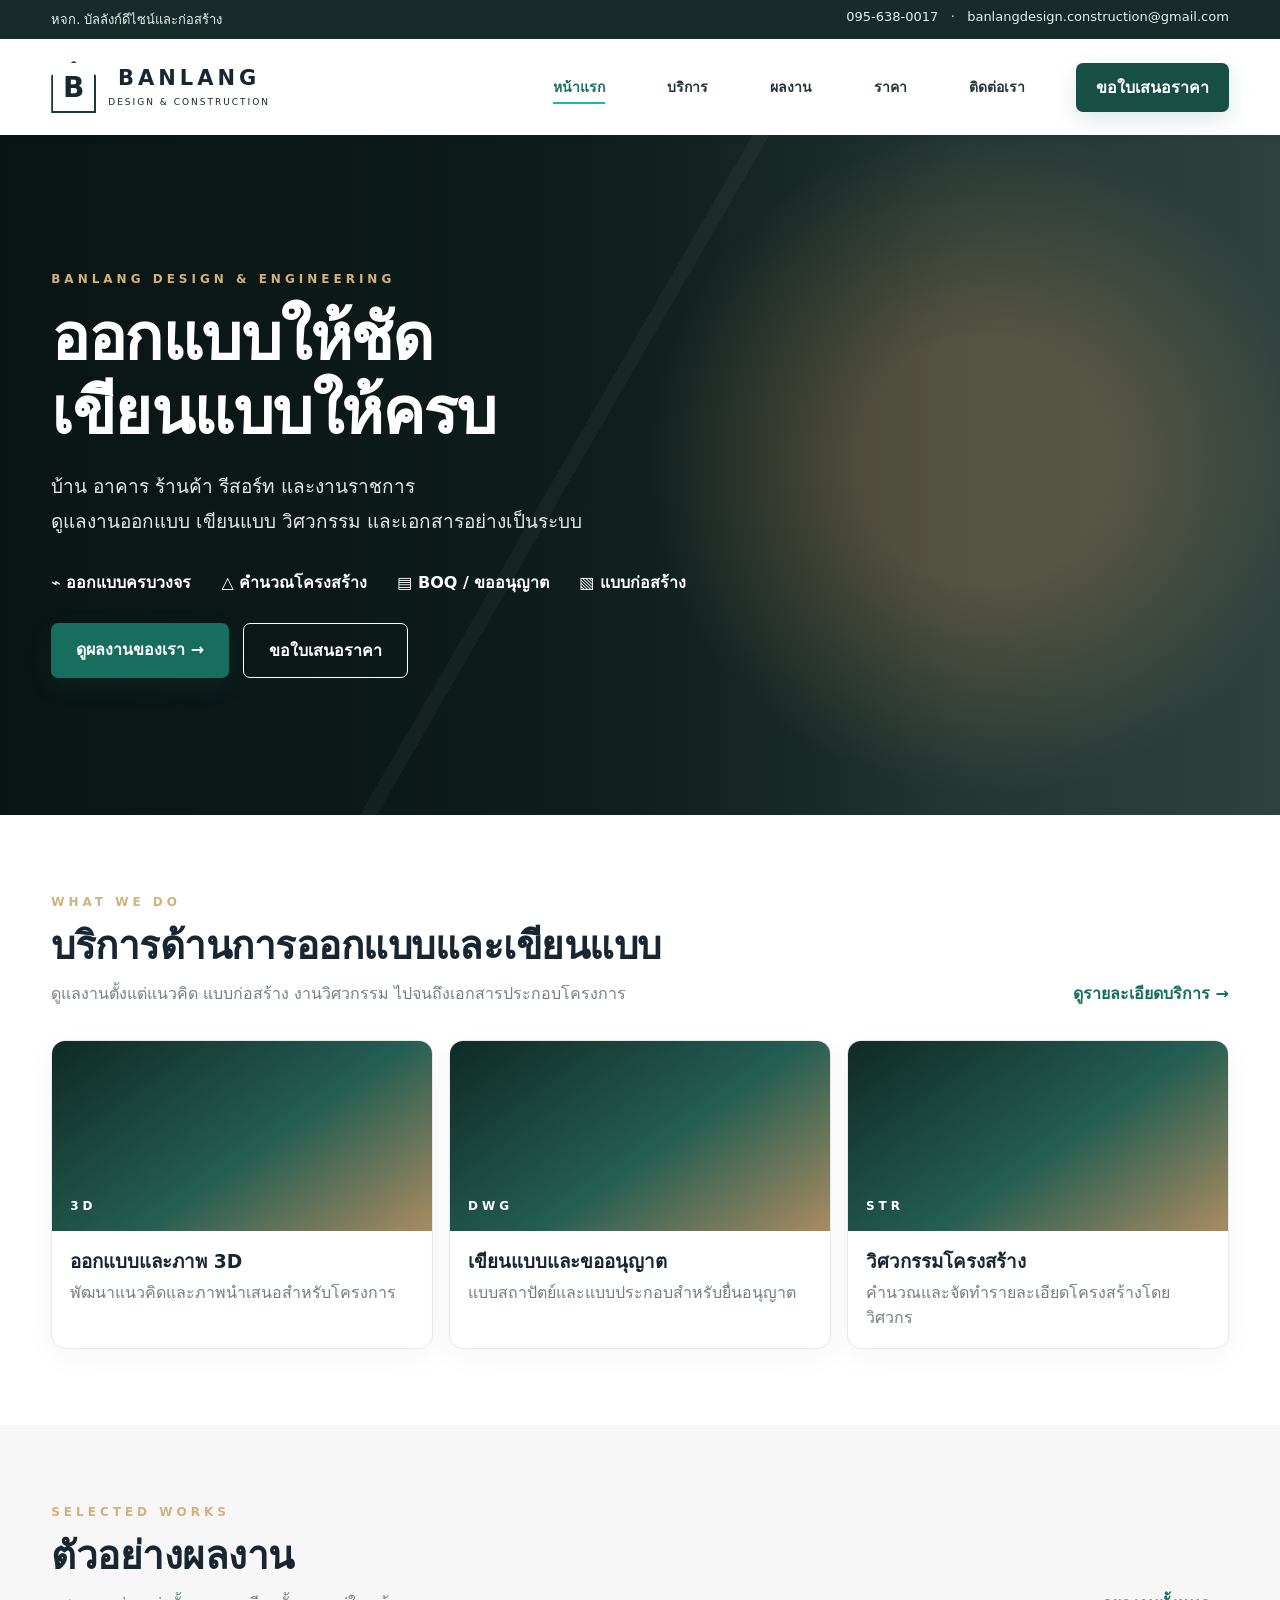
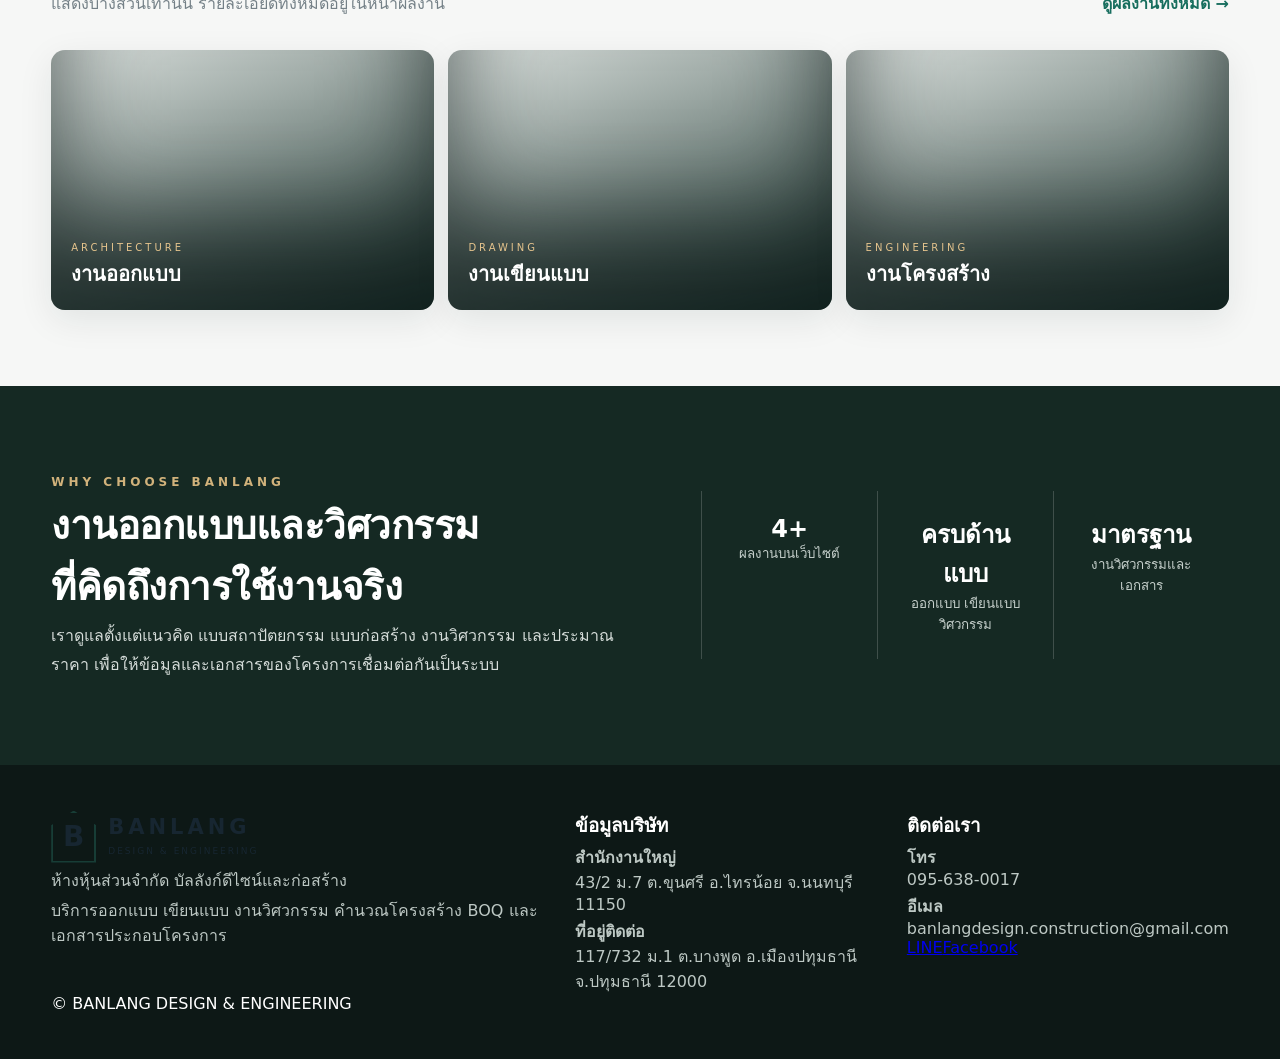
==== commit b9c1fe5f: "Expand company footer with logo and contact details" ====
--- a/index.html
+++ b/index.html
@@ -6,4 +6,4 @@
 <section class="home-section home-preview"><div class="shell"><div class="section-head"><div><span>WHAT WE DO</span><h2>บริการด้านการออกแบบและเขียนแบบ</h2><p>ดูแลงานตั้งแต่แนวคิด แบบก่อสร้าง งานวิศวกรรม ไปจนถึงเอกสารประกอบโครงการ</p></div><a href="services.html">ดูรายละเอียดบริการ →</a></div><div class="preview-grid"><a href="services.html"><div class="preview-art">3D</div><h3>ออกแบบและภาพ 3D</h3><p>พัฒนาแนวคิดและภาพนำเสนอสำหรับโครงการ</p></a><a href="services.html"><div class="preview-art">DWG</div><h3>เขียนแบบและขออนุญาต</h3><p>แบบสถาปัตย์และแบบประกอบสำหรับยื่นอนุญาต</p></a><a href="services.html"><div class="preview-art">STR</div><h3>วิศวกรรมโครงสร้าง</h3><p>คำนวณและจัดทำรายละเอียดโครงสร้างโดยวิศวกร</p></a></div></div></section>
 <section class="home-section portfolio-home"><div class="shell"><div class="section-head"><div><span>SELECTED WORKS</span><h2>ตัวอย่างผลงาน</h2><p>แสดงบางส่วนเท่านั้น รายละเอียดทั้งหมดอยู่ในหน้าผลงาน</p></div><a href="portfolio.html">ดูผลงานทั้งหมด →</a></div><div class="home-work-visual"><div><span>ARCHITECTURE</span><b>งานออกแบบ</b></div><div><span>DRAWING</span><b>งานเขียนแบบ</b></div><div><span>ENGINEERING</span><b>งานโครงสร้าง</b></div></div></div></section>
 <section class="why"><div class="shell why-grid"><div><span>WHY CHOOSE BANLANG</span><h2>งานออกแบบและวิศวกรรม<br>ที่คิดถึงการใช้งานจริง</h2><p>เราดูแลตั้งแต่แนวคิด แบบสถาปัตยกรรม แบบก่อสร้าง งานวิศวกรรม และประมาณราคา เพื่อให้ข้อมูลและเอกสารของโครงการเชื่อมต่อกันเป็นระบบ</p></div><div class="why-stats"><div><b data-project-count>4+</b><small>ผลงานบนเว็บไซต์</small></div><div><b>ครบด้านแบบ</b><small>ออกแบบ เขียนแบบ วิศวกรรม</small></div><div><b>มาตรฐาน</b><small>งานวิศวกรรมและเอกสาร</small></div></div></div></section>
-</main><footer class="pro-footer"><div class="shell"><div><b>BANLANG DESIGN & ENGINEERING</b><p>ห้างหุ้นส่วนจำกัด บัลลังก์ดีไซน์และก่อสร้าง</p></div><div><p>095-638-0017</p><p>banlangdesign.construction@gmail.com</p></div></div></footer><script src="app.js"></script></body></html>+</main><footer class="pro-footer"><div class="shell footer-grid"><div class="footer-brand"><a class="footer-logo logo" href="index.html"><span class="logo-mark">B</span><span><b>BANLANG</b><small>DESIGN & ENGINEERING</small></span></a><p>ห้างหุ้นส่วนจำกัด บัลลังก์ดีไซน์และก่อสร้าง</p><p class="footer-desc">บริการออกแบบ เขียนแบบ งานวิศวกรรม คำนวณโครงสร้าง BOQ และเอกสารประกอบโครงการ</p></div><div class="footer-info"><h3>ข้อมูลบริษัท</h3><p><b>สำนักงานใหญ่</b><br><span data-setting="hq_address">43/2 ม.7 ต.ขุนศรี อ.ไทรน้อย จ.นนทบุรี 11150</span></p><p><b>ที่อยู่ติดต่อ</b><br><span data-setting="contact_address">117/732 ม.1 ต.บางพูด อ.เมืองปทุมธานี จ.ปทุมธานี 12000</span></p></div><div class="footer-contact"><h3>ติดต่อเรา</h3><p><b>โทร</b><br><span data-setting="phone">095-638-0017</span></p><p><b>อีเมล</b><br><span data-setting="email">banlangdesign.construction@gmail.com</span></p><div class="footer-links"><a data-setting="line_url" href="https://lin.ee/4x7Tx9C" target="_blank">LINE</a><a data-setting="facebook_url" href="https://www.facebook.com/profile.php?id=61574730574677" target="_blank">Facebook</a></div></div></div><div class="footer-bottom"><div class="shell">© BANLANG DESIGN & ENGINEERING</div></div></footer><script src="app.js"></script></body></html>
--- a/style.css
+++ b/style.css
@@ -458,3 +458,9 @@
 .preview-grid{display:grid;grid-template-columns:repeat(3,1fr);gap:16px}.preview-grid>a{text-decoration:none;color:#172631;background:#fff;border:1px solid #e5eae7;border-radius:8px;overflow:hidden}.preview-art{height:150px;display:flex;align-items:flex-end;padding:18px;background:linear-gradient(135deg,#173c35,#718079);color:#fff;font-size:12px;letter-spacing:4px}.preview-grid h3{padding:16px 18px 4px;margin:0}.preview-grid p{padding:0 18px 18px;margin:0;color:#718079}.home-work-visual{display:grid;grid-template-columns:repeat(3,1fr);gap:14px}.home-work-visual>div{height:210px;padding:20px;display:flex;flex-direction:column;justify-content:flex-end;background:linear-gradient(160deg,#d9dfdc,#233b35);color:#fff;border-radius:8px}.home-work-visual span{font-size:10px;letter-spacing:3px;color:#e5c48d}.home-work-visual b{font-size:20px;margin-top:5px}@media(max-width:650px){.preview-grid,.home-work-visual{grid-template-columns:1fr}}
 
 .brand-logo-img{display:block;max-width:240px;max-height:62px;width:auto;height:auto;object-fit:contain}.hero-pro{background-size:cover;background-position:center}.settings-form{max-width:820px}.settings-form h3{margin:18px 0 4px;color:#183d36}
+
+/* ===== 2026 visual polish ===== */
+html{scroll-behavior:smooth}body{font-family:"Prompt","Noto Sans Thai",system-ui,sans-serif}.site-header{backdrop-filter:saturate(150%) blur(12px)}.navwrap{min-height:78px}.site-header nav a{font-weight:600;transition:.2s ease}.quote-btn,.primary{box-shadow:0 8px 22px #176e5e26;transition:transform .2s ease,box-shadow .2s ease}.quote-btn:hover,.primary:hover{transform:translateY(-2px);box-shadow:0 12px 26px #176e5e38}.hero-pro{min-height:600px;height:min(68vw,680px);display:flex;align-items:center}.hero-content{padding-top:0}.hero-content h1{font-size:clamp(42px,5vw,68px);letter-spacing:-1.5px;max-width:760px}.hero-content p{max-width:720px}.home-section{padding:76px 0}.section-head{margin-bottom:34px}.section-head h2,.why h2{font-size:clamp(28px,3vw,40px);letter-spacing:-.5px}.preview-grid>a{border-radius:14px;box-shadow:0 8px 30px #1228200b;transition:.25s ease}.preview-grid>a:hover{transform:translateY(-6px);box-shadow:0 18px 45px #1228201c}.preview-art{height:190px;background:linear-gradient(145deg,#102a25,#245e52 55%,#a98b61);font-weight:700}.home-work-visual>div{border-radius:14px;min-height:260px;box-shadow:inset 0 -90px 100px #0b1716b8,0 10px 35px #10251e16}.why{padding:85px 0}.why-stats b{color:#fff}.page-hero{padding:76px 0}.page-hero h1{font-size:clamp(34px,4vw,50px)}.inner-content{padding:70px 0 90px}.inner-content .service-card{border-radius:14px;border:1px solid #e3e9e6;box-shadow:0 8px 28px #10251e0d;transition:.25s ease}.inner-content .service-card:hover{transform:translateY(-5px);box-shadow:0 18px 40px #10251e1a}.inner-content .service-card img{height:260px}.contact-panel{border-radius:14px;padding:38px}.pro-footer{padding:46px 0}.brand-logo-img{max-width:270px;max-height:64px}@media(max-width:900px){.hero-pro{height:auto;min-height:560px}.home-section{padding:58px 0}}@media(max-width:560px){.navwrap{padding:12px 0}.site-header nav{gap:18px}.hero-pro{min-height:530px}.hero-content h1{font-size:40px}.hero-actions{flex-direction:column;align-items:flex-start}.hero-actions a{min-width:190px;text-align:center}.home-section{padding:48px 0}.preview-grid{grid-template-columns:1fr}.page-hero{padding:52px 0}.contact-panel{padding:25px}.brand-logo-img{max-width:205px;max-height:52px}}
+
+/* Larger company logo */
+.brand-logo-img{width:auto!important;height:auto!important;max-width:380px!important;max-height:76px!important;object-fit:contain}.logo:has(.brand-logo-img){min-width:300px}.navwrap{min-height:96px}@media(max-width:900px){.brand-logo-img{max-width:300px!important;max-height:66px!important}.logo:has(.brand-logo-img){min-width:240px}}@media(max-width:560px){.brand-logo-img{max-width:230px!important;max-height:58px!important}.logo:has(.brand-logo-img){min-width:190px}.navwrap{min-height:78px}}
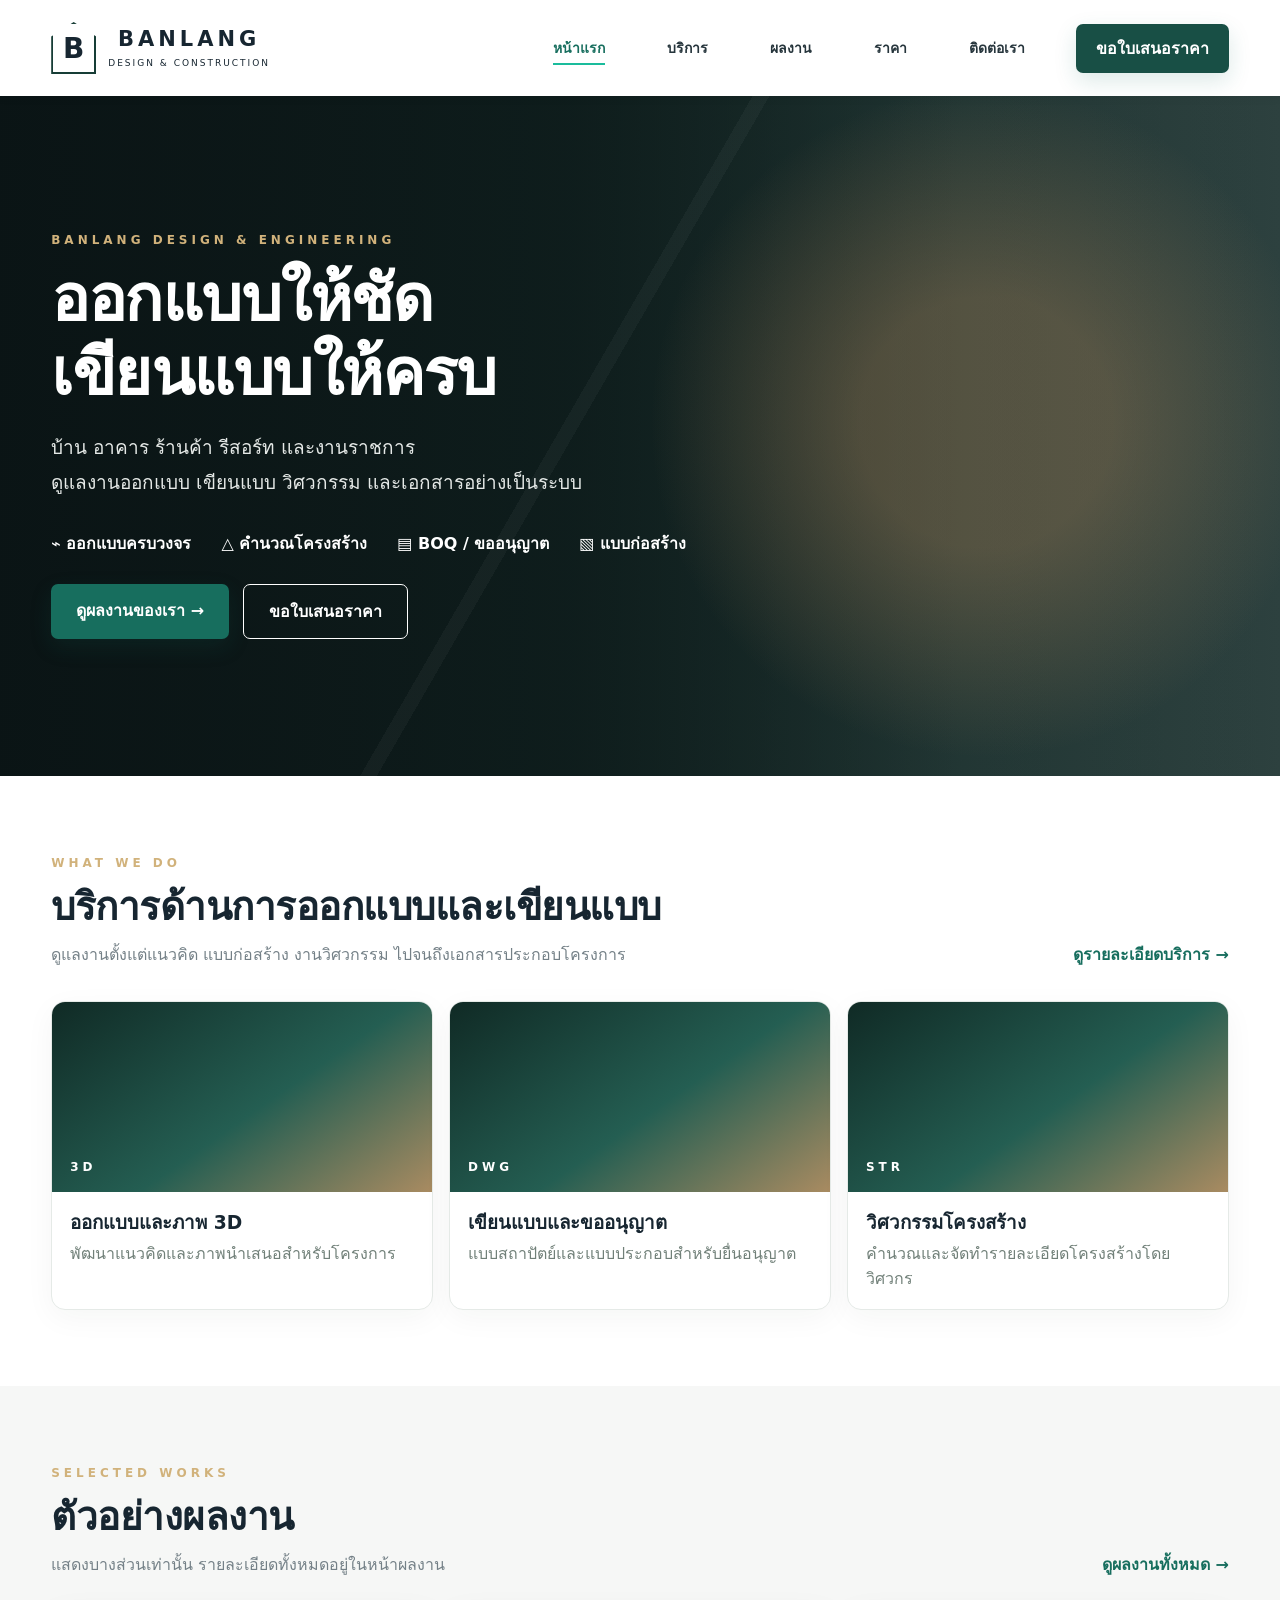
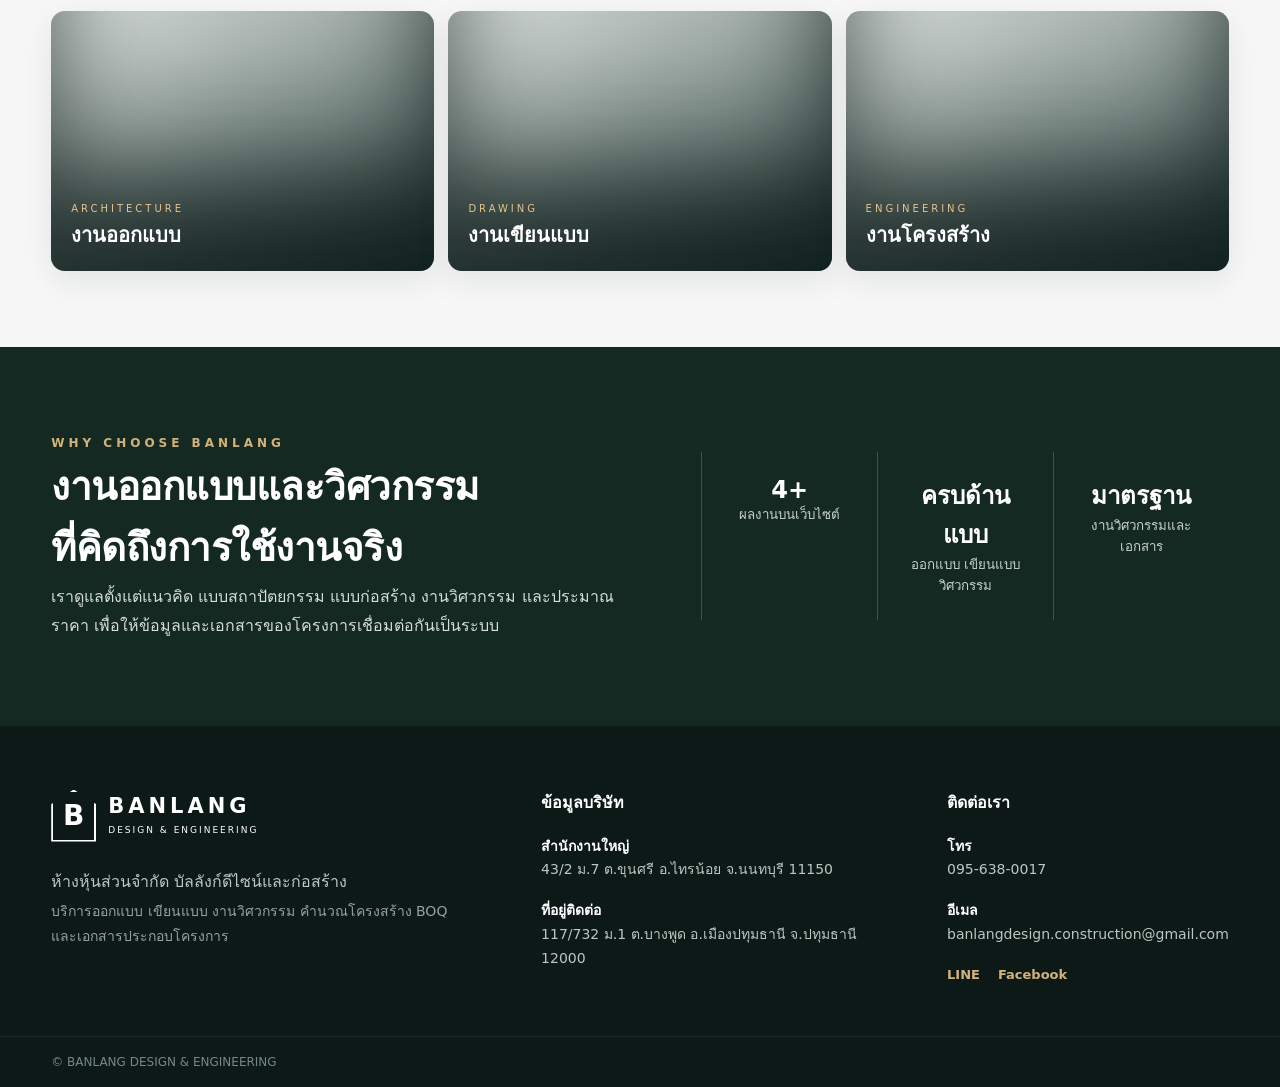
==== commit baeb007b: "Remove top utility bar for cleaner brand header" ====
--- a/index.html
+++ b/index.html
@@ -1,5 +1,4 @@
 <!doctype html><html lang="th"><head><meta charset="utf-8"><meta name="viewport" content="width=device-width,initial-scale=1"><meta name="description" content="หจก. บัลลังก์ดีไซน์และก่อสร้าง รับออกแบบ เขียนแบบ คำนวณโครงสร้าง BOQ ขออนุญาต และก่อสร้าง"><title>BANLANG DESIGN & ENGINEERING</title><link rel="stylesheet" href="style.css"></head><body class="home">
-<div class="topbar"><div class="shell"><span>หจก. บัลลังก์ดีไซน์และก่อสร้าง</span><span>095-638-0017 &nbsp; · &nbsp; banlangdesign.construction@gmail.com</span></div></div>
 <header class="site-header"><div class="shell navwrap"><a class="logo" href="index.html"><span class="logo-mark">B</span><span><b>BANLANG</b><small>DESIGN & CONSTRUCTION</small></span></a><nav><a class="active" href="index.html">หน้าแรก</a><a href="services.html">บริการ</a><a href="portfolio.html">ผลงาน</a><a href="pricing.html">ราคา</a><a href="contact.html">ติดต่อเรา</a></nav><a class="quote-btn" href="contact.html">ขอใบเสนอราคา</a></div></header>
 <main>
 <section class="hero-pro"><div class="hero-overlay"></div><div class="shell hero-content"><div class="eyebrow">BANLANG DESIGN & ENGINEERING</div><h1>ออกแบบให้ชัด<br>เขียนแบบให้ครบ</h1><p>บ้าน อาคาร ร้านค้า รีสอร์ท และงานราชการ<br>ดูแลงานออกแบบ เขียนแบบ วิศวกรรม และเอกสารอย่างเป็นระบบ</p><div class="hero-points"><span>⌁ ออกแบบครบวงจร</span><span>△ คำนวณโครงสร้าง</span><span>▤ BOQ / ขออนุญาต</span><span>▧ แบบก่อสร้าง</span></div><div class="hero-actions"><a class="primary" href="portfolio.html">ดูผลงานของเรา →</a><a class="secondary" href="contact.html">ขอใบเสนอราคา</a></div></div></section>
--- a/style.css
+++ b/style.css
@@ -464,3 +464,6 @@
 
 /* Larger company logo */
 .brand-logo-img{width:auto!important;height:auto!important;max-width:380px!important;max-height:76px!important;object-fit:contain}.logo:has(.brand-logo-img){min-width:300px}.navwrap{min-height:96px}@media(max-width:900px){.brand-logo-img{max-width:300px!important;max-height:66px!important}.logo:has(.brand-logo-img){min-width:240px}}@media(max-width:560px){.brand-logo-img{max-width:230px!important;max-height:58px!important}.logo:has(.brand-logo-img){min-width:190px}.navwrap{min-height:78px}}
+
+/* ===== Expanded company footer ===== */
+.pro-footer{padding:64px 0 0!important;background:#0c1916!important}.footer-grid{display:grid!important;grid-template-columns:1.25fr 1fr .8fr;gap:70px;text-align:left!important;align-items:start}.footer-brand .footer-logo{display:inline-flex;margin-bottom:22px;min-width:0}.footer-brand .footer-logo .brand-logo-img{max-width:390px!important;max-height:105px!important;filter:brightness(0) invert(1);object-position:left center}.footer-brand .footer-logo:not(:has(.brand-logo-img)){color:#fff}.footer-brand .footer-logo:not(:has(.brand-logo-img)) .logo-mark{border-color:#fff}.footer-brand>p{margin:5px 0!important}.footer-desc{max-width:460px;line-height:1.8;color:#91a49e!important;font-size:14px}.footer-info h3,.footer-contact h3{font-size:16px;margin:0 0 20px;color:#fff}.footer-info p,.footer-contact p{font-size:14px;line-height:1.7;margin:0 0 17px!important;color:#b9c8c3!important}.footer-info b,.footer-contact b{color:#fff}.footer-links{display:flex;gap:18px;margin-top:20px}.footer-links a{color:#d2b27c;text-decoration:none;font-weight:700;font-size:13px}.footer-bottom{border-top:1px solid #ffffff12;margin-top:48px;padding:18px 0;color:#758983;font-size:12px}.footer-bottom .shell{text-align:left}@media(max-width:900px){.footer-grid{grid-template-columns:1fr 1fr!important;gap:38px}.footer-brand{grid-column:1/-1}.footer-brand .footer-logo .brand-logo-img{max-width:330px!important}}@media(max-width:600px){.pro-footer{padding-top:45px!important}.footer-grid{grid-template-columns:1fr!important;gap:30px}.footer-brand{grid-column:auto}.footer-brand .footer-logo .brand-logo-img{max-width:270px!important;max-height:85px!important}.footer-bottom{margin-top:34px}}
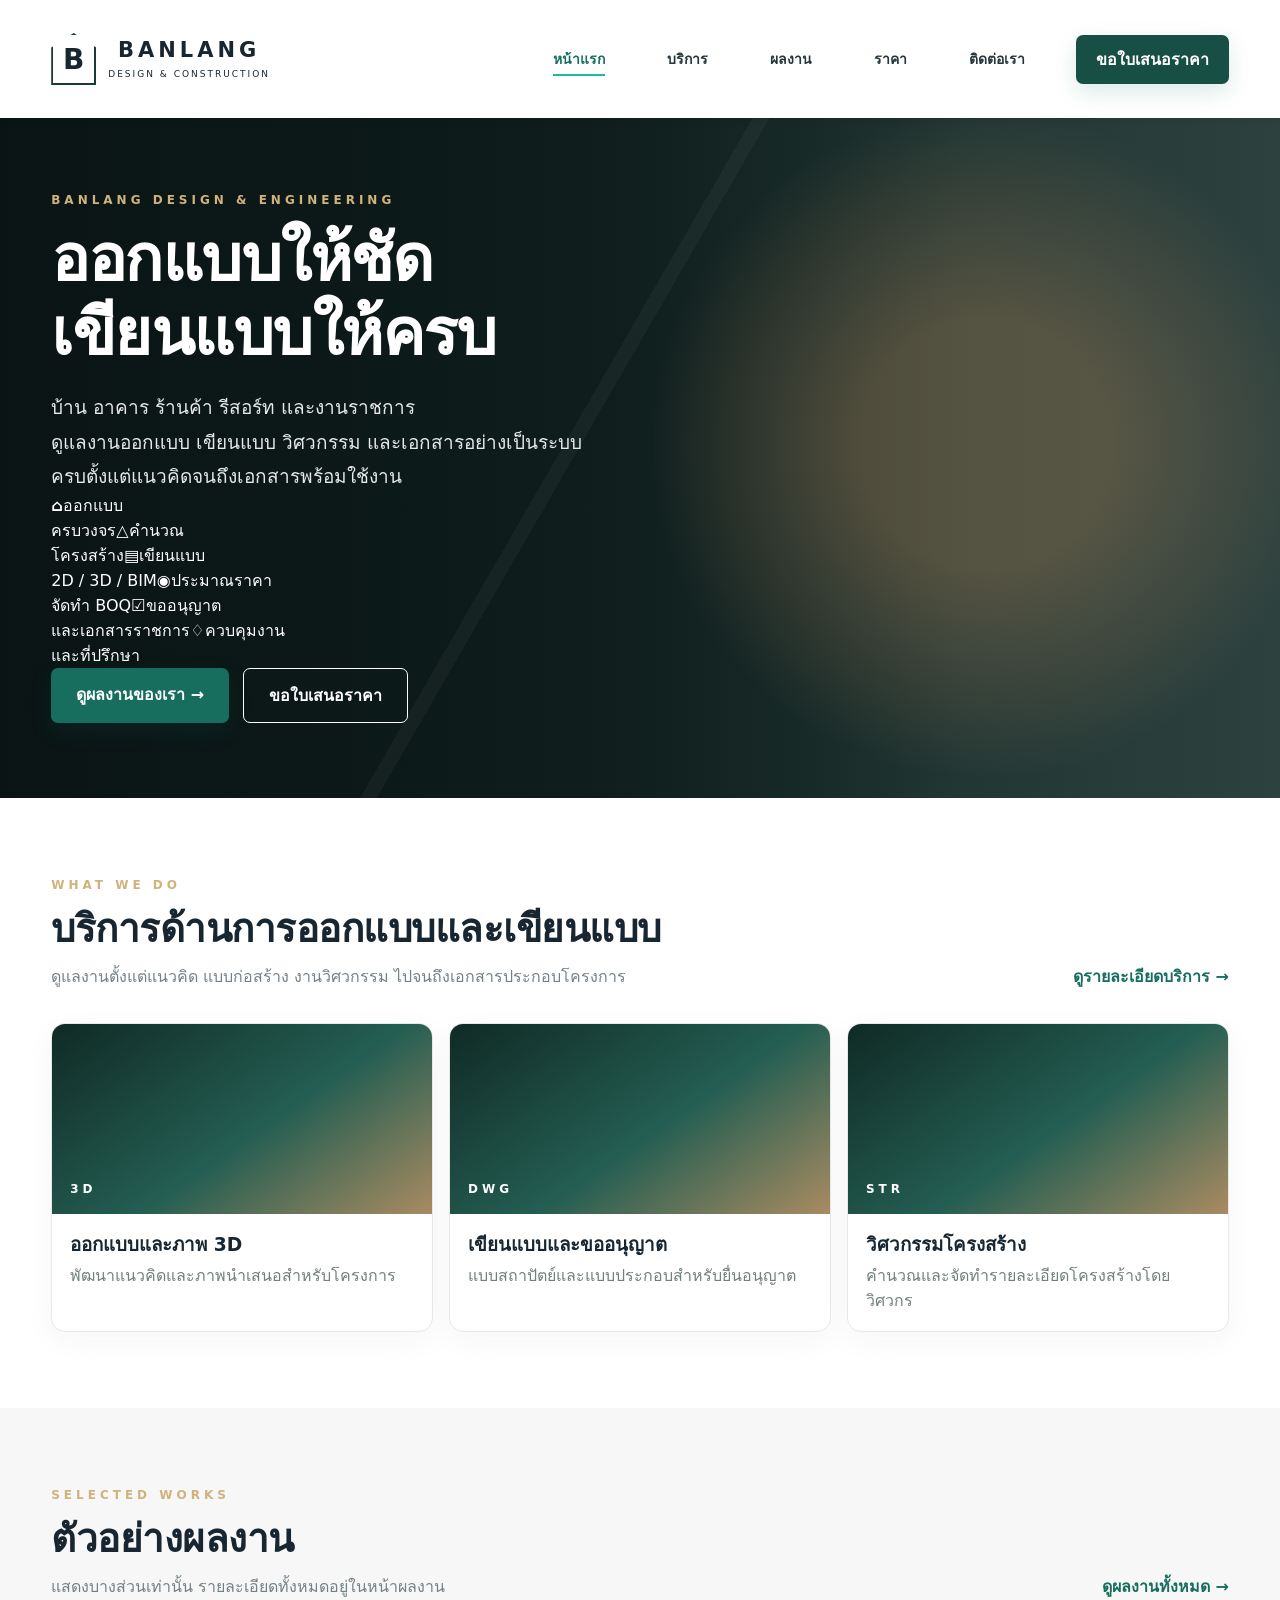
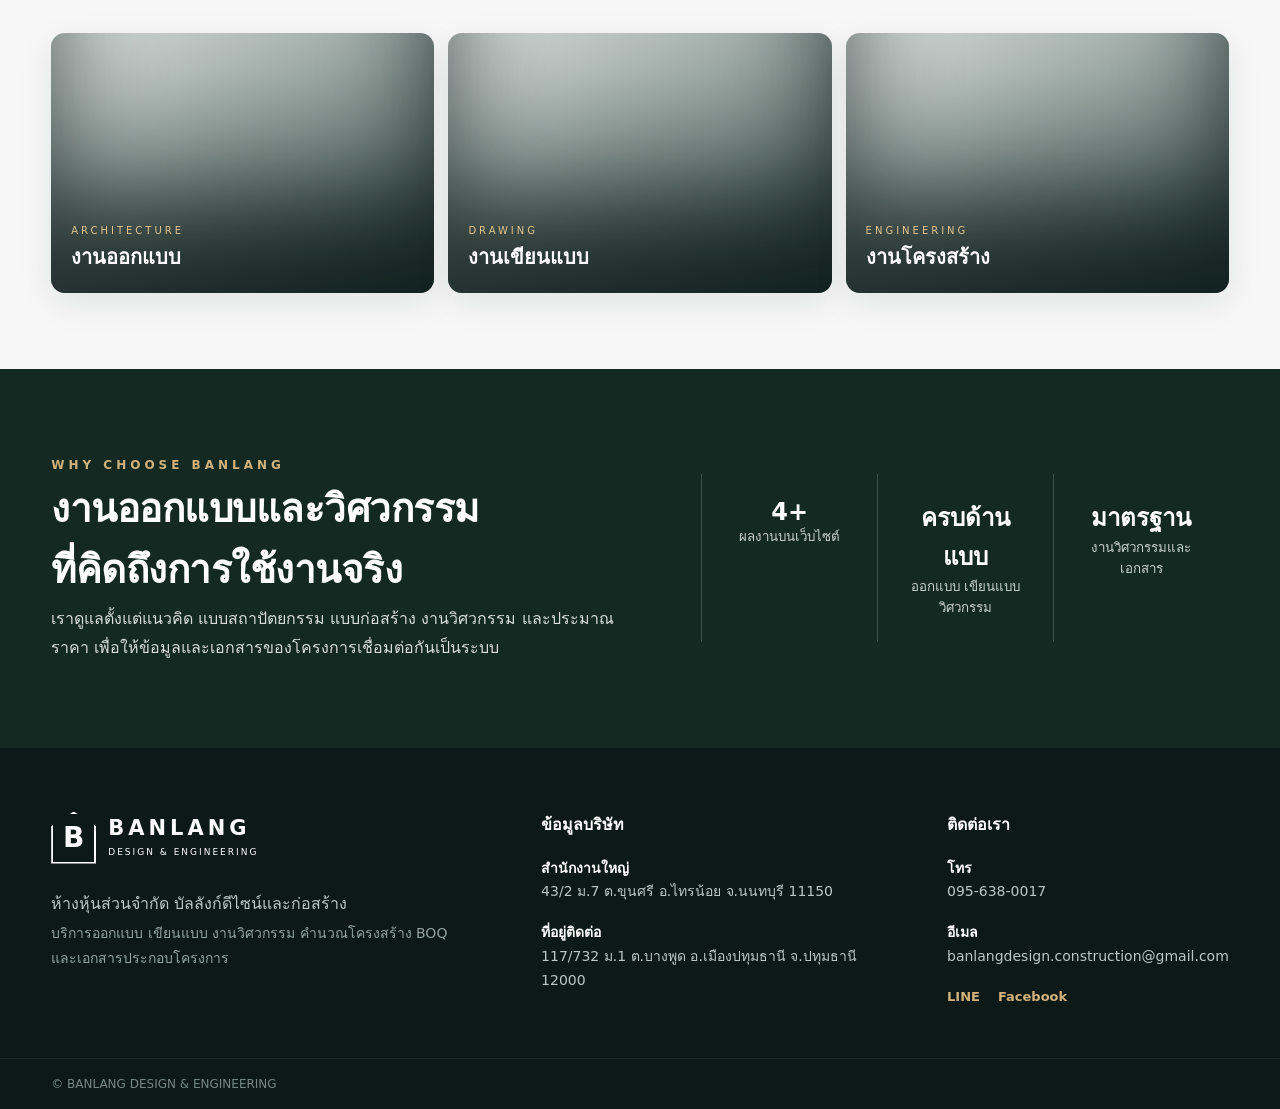
==== commit 847d1b03: "Redesign homepage hero service presentation" ====
--- a/index.html
+++ b/index.html
@@ -1,7 +1,7 @@
 <!doctype html><html lang="th"><head><meta charset="utf-8"><meta name="viewport" content="width=device-width,initial-scale=1"><meta name="description" content="หจก. บัลลังก์ดีไซน์และก่อสร้าง รับออกแบบ เขียนแบบ คำนวณโครงสร้าง BOQ ขออนุญาต และก่อสร้าง"><title>BANLANG DESIGN & ENGINEERING</title><link rel="stylesheet" href="style.css"></head><body class="home">
 <header class="site-header"><div class="shell navwrap"><a class="logo" href="index.html"><span class="logo-mark">B</span><span><b>BANLANG</b><small>DESIGN & CONSTRUCTION</small></span></a><nav><a class="active" href="index.html">หน้าแรก</a><a href="services.html">บริการ</a><a href="portfolio.html">ผลงาน</a><a href="pricing.html">ราคา</a><a href="contact.html">ติดต่อเรา</a></nav><a class="quote-btn" href="contact.html">ขอใบเสนอราคา</a></div></header>
 <main>
-<section class="hero-pro"><div class="hero-overlay"></div><div class="shell hero-content"><div class="eyebrow">BANLANG DESIGN & ENGINEERING</div><h1>ออกแบบให้ชัด<br>เขียนแบบให้ครบ</h1><p>บ้าน อาคาร ร้านค้า รีสอร์ท และงานราชการ<br>ดูแลงานออกแบบ เขียนแบบ วิศวกรรม และเอกสารอย่างเป็นระบบ</p><div class="hero-points"><span>⌁ ออกแบบครบวงจร</span><span>△ คำนวณโครงสร้าง</span><span>▤ BOQ / ขออนุญาต</span><span>▧ แบบก่อสร้าง</span></div><div class="hero-actions"><a class="primary" href="portfolio.html">ดูผลงานของเรา →</a><a class="secondary" href="contact.html">ขอใบเสนอราคา</a></div></div></section>
+<section class="hero-pro"><div class="hero-overlay"></div><div class="shell hero-content"><div class="eyebrow">BANLANG DESIGN & ENGINEERING</div><h1>ออกแบบให้ชัด<br>เขียนแบบให้ครบ</h1><p>บ้าน อาคาร ร้านค้า รีสอร์ท และงานราชการ<br>ดูแลงานออกแบบ เขียนแบบ วิศวกรรม และเอกสารอย่างเป็นระบบ<br>ครบตั้งแต่แนวคิดจนถึงเอกสารพร้อมใช้งาน</p><div class="hero-services"><span><b>⌂</b>ออกแบบ<br>ครบวงจร</span><span><b>△</b>คำนวณ<br>โครงสร้าง</span><span><b>▤</b>เขียนแบบ<br>2D / 3D / BIM</span><span><b>◉</b>ประมาณราคา<br>จัดทำ BOQ</span><span><b>☑</b>ขออนุญาต<br>และเอกสารราชการ</span><span><b>♢</b>ควบคุมงาน<br>และที่ปรึกษา</span></div><div class="hero-actions"><a class="primary" href="portfolio.html">ดูผลงานของเรา →</a><a class="secondary" href="contact.html">ขอใบเสนอราคา</a></div></div></section>
 <section class="home-section home-preview"><div class="shell"><div class="section-head"><div><span>WHAT WE DO</span><h2>บริการด้านการออกแบบและเขียนแบบ</h2><p>ดูแลงานตั้งแต่แนวคิด แบบก่อสร้าง งานวิศวกรรม ไปจนถึงเอกสารประกอบโครงการ</p></div><a href="services.html">ดูรายละเอียดบริการ →</a></div><div class="preview-grid"><a href="services.html"><div class="preview-art">3D</div><h3>ออกแบบและภาพ 3D</h3><p>พัฒนาแนวคิดและภาพนำเสนอสำหรับโครงการ</p></a><a href="services.html"><div class="preview-art">DWG</div><h3>เขียนแบบและขออนุญาต</h3><p>แบบสถาปัตย์และแบบประกอบสำหรับยื่นอนุญาต</p></a><a href="services.html"><div class="preview-art">STR</div><h3>วิศวกรรมโครงสร้าง</h3><p>คำนวณและจัดทำรายละเอียดโครงสร้างโดยวิศวกร</p></a></div></div></section>
 <section class="home-section portfolio-home"><div class="shell"><div class="section-head"><div><span>SELECTED WORKS</span><h2>ตัวอย่างผลงาน</h2><p>แสดงบางส่วนเท่านั้น รายละเอียดทั้งหมดอยู่ในหน้าผลงาน</p></div><a href="portfolio.html">ดูผลงานทั้งหมด →</a></div><div class="home-work-visual"><div><span>ARCHITECTURE</span><b>งานออกแบบ</b></div><div><span>DRAWING</span><b>งานเขียนแบบ</b></div><div><span>ENGINEERING</span><b>งานโครงสร้าง</b></div></div></div></section>
 <section class="why"><div class="shell why-grid"><div><span>WHY CHOOSE BANLANG</span><h2>งานออกแบบและวิศวกรรม<br>ที่คิดถึงการใช้งานจริง</h2><p>เราดูแลตั้งแต่แนวคิด แบบสถาปัตยกรรม แบบก่อสร้าง งานวิศวกรรม และประมาณราคา เพื่อให้ข้อมูลและเอกสารของโครงการเชื่อมต่อกันเป็นระบบ</p></div><div class="why-stats"><div><b data-project-count>4+</b><small>ผลงานบนเว็บไซต์</small></div><div><b>ครบด้านแบบ</b><small>ออกแบบ เขียนแบบ วิศวกรรม</small></div><div><b>มาตรฐาน</b><small>งานวิศวกรรมและเอกสาร</small></div></div></div></section>
--- a/style.css
+++ b/style.css
@@ -467,3 +467,6 @@
 
 /* ===== Expanded company footer ===== */
 .pro-footer{padding:64px 0 0!important;background:#0c1916!important}.footer-grid{display:grid!important;grid-template-columns:1.25fr 1fr .8fr;gap:70px;text-align:left!important;align-items:start}.footer-brand .footer-logo{display:inline-flex;margin-bottom:22px;min-width:0}.footer-brand .footer-logo .brand-logo-img{max-width:390px!important;max-height:105px!important;filter:brightness(0) invert(1);object-position:left center}.footer-brand .footer-logo:not(:has(.brand-logo-img)){color:#fff}.footer-brand .footer-logo:not(:has(.brand-logo-img)) .logo-mark{border-color:#fff}.footer-brand>p{margin:5px 0!important}.footer-desc{max-width:460px;line-height:1.8;color:#91a49e!important;font-size:14px}.footer-info h3,.footer-contact h3{font-size:16px;margin:0 0 20px;color:#fff}.footer-info p,.footer-contact p{font-size:14px;line-height:1.7;margin:0 0 17px!important;color:#b9c8c3!important}.footer-info b,.footer-contact b{color:#fff}.footer-links{display:flex;gap:18px;margin-top:20px}.footer-links a{color:#d2b27c;text-decoration:none;font-weight:700;font-size:13px}.footer-bottom{border-top:1px solid #ffffff12;margin-top:48px;padding:18px 0;color:#758983;font-size:12px}.footer-bottom .shell{text-align:left}@media(max-width:900px){.footer-grid{grid-template-columns:1fr 1fr!important;gap:38px}.footer-brand{grid-column:1/-1}.footer-brand .footer-logo .brand-logo-img{max-width:330px!important}}@media(max-width:600px){.pro-footer{padding-top:45px!important}.footer-grid{grid-template-columns:1fr!important;gap:30px}.footer-brand{grid-column:auto}.footer-brand .footer-logo .brand-logo-img{max-width:270px!important;max-height:85px!important}.footer-bottom{margin-top:34px}}
+
+/* Brand-first header */
+.topbar{display:none!important}.site-header .navwrap{min-height:118px}.site-header .logo{min-width:360px}.site-header .brand-logo-img{max-width:440px!important;max-height:98px!important;width:auto!important;height:auto!important;object-fit:contain;object-position:left center}@media(max-width:900px){.site-header .navwrap{min-height:105px}.site-header .logo{min-width:280px}.site-header .brand-logo-img{max-width:350px!important;max-height:86px!important}}@media(max-width:560px){.site-header .navwrap{min-height:100px}.site-header .logo{min-width:245px}.site-header .brand-logo-img{max-width:310px!important;max-height:82px!important}}
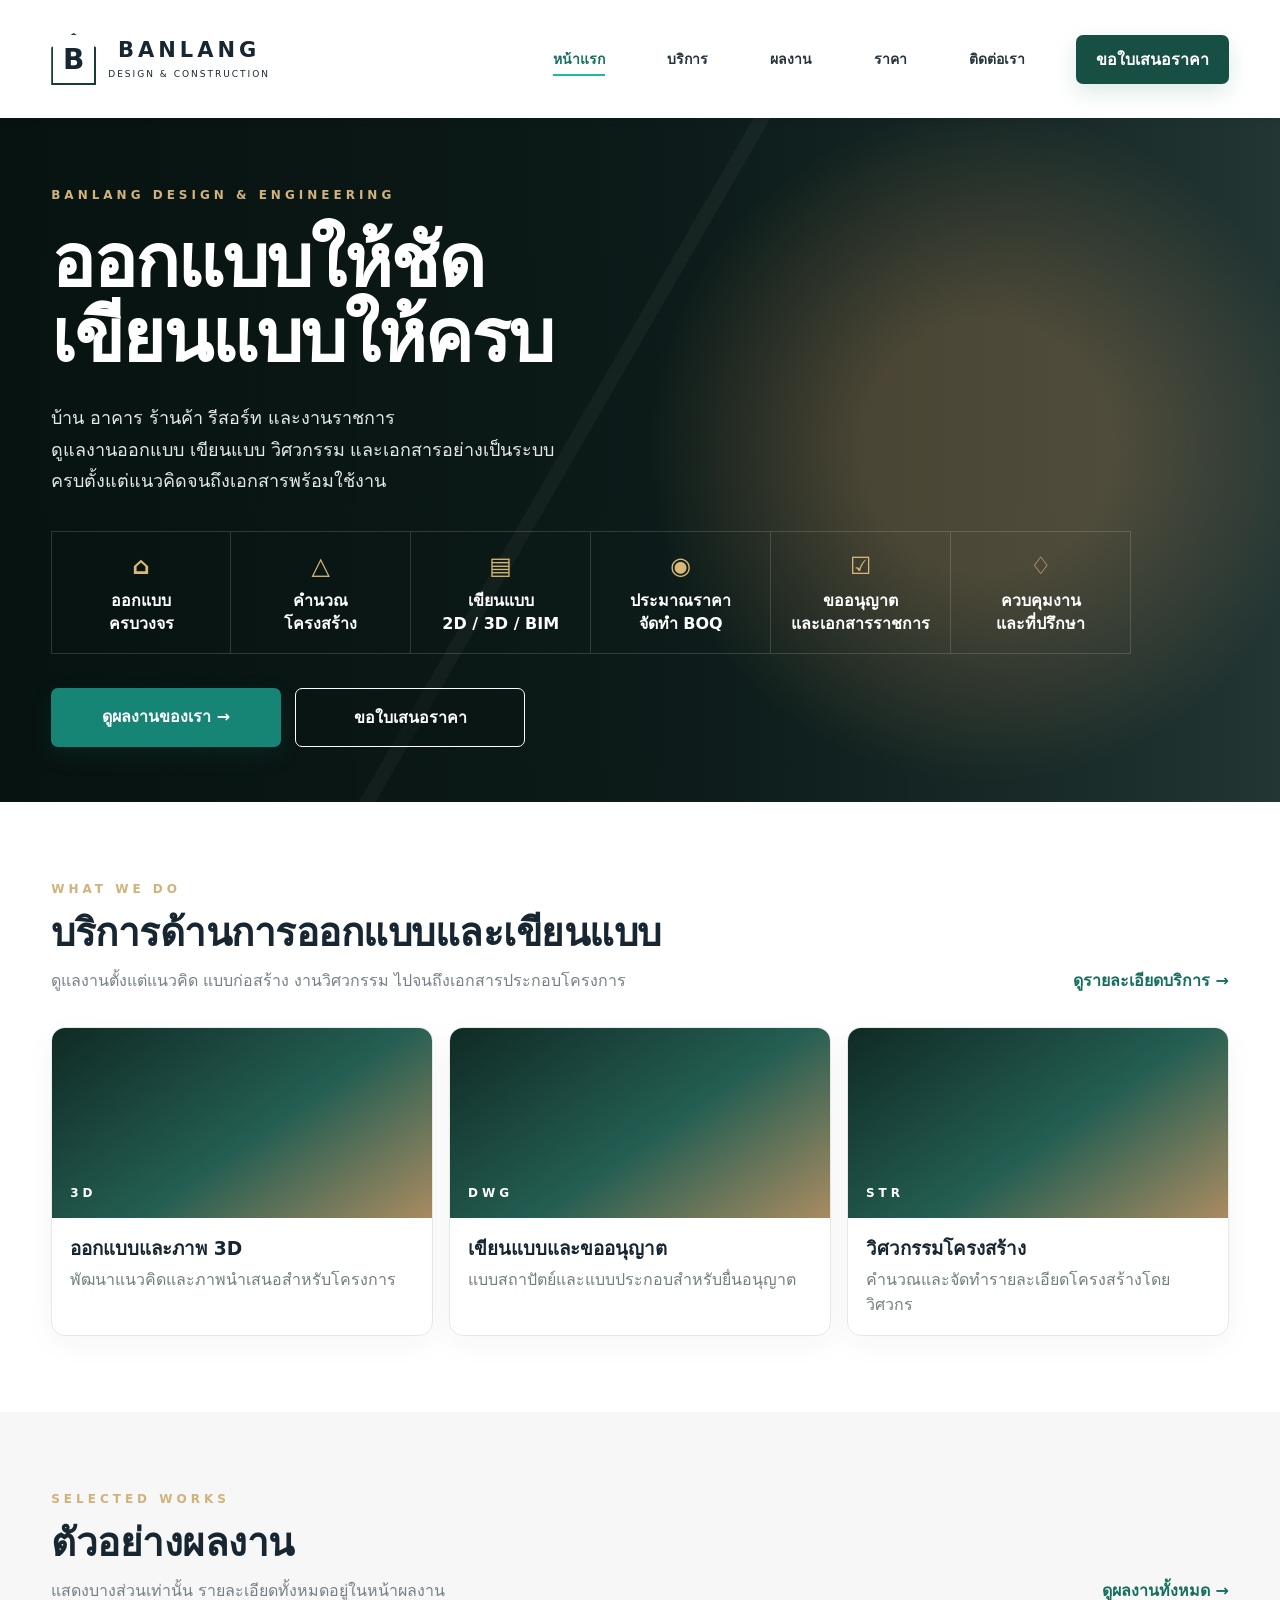
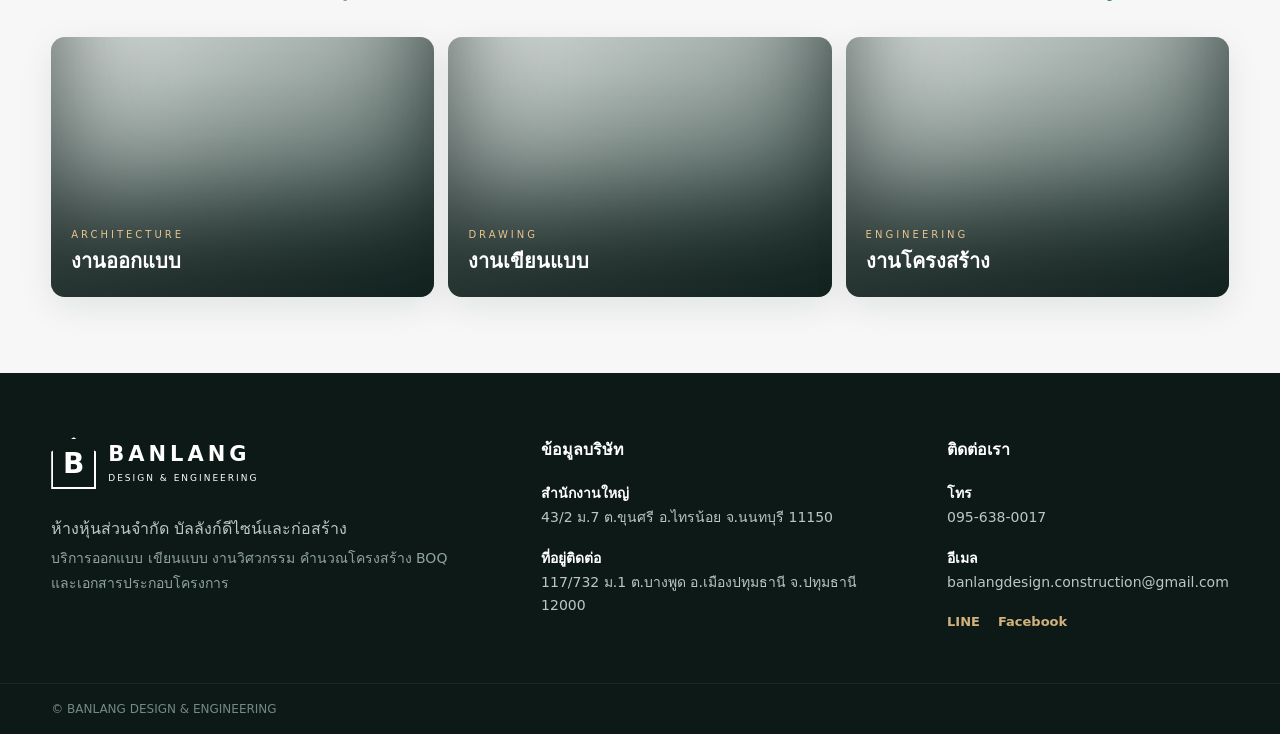
==== commit 25d2a1a3: "Remove redundant why section above company footer" ====
--- a/index.html
+++ b/index.html
@@ -4,5 +4,4 @@
 <section class="hero-pro"><div class="hero-overlay"></div><div class="shell hero-content"><div class="eyebrow">BANLANG DESIGN & ENGINEERING</div><h1>ออกแบบให้ชัด<br>เขียนแบบให้ครบ</h1><p>บ้าน อาคาร ร้านค้า รีสอร์ท และงานราชการ<br>ดูแลงานออกแบบ เขียนแบบ วิศวกรรม และเอกสารอย่างเป็นระบบ<br>ครบตั้งแต่แนวคิดจนถึงเอกสารพร้อมใช้งาน</p><div class="hero-services"><span><b>⌂</b>ออกแบบ<br>ครบวงจร</span><span><b>△</b>คำนวณ<br>โครงสร้าง</span><span><b>▤</b>เขียนแบบ<br>2D / 3D / BIM</span><span><b>◉</b>ประมาณราคา<br>จัดทำ BOQ</span><span><b>☑</b>ขออนุญาต<br>และเอกสารราชการ</span><span><b>♢</b>ควบคุมงาน<br>และที่ปรึกษา</span></div><div class="hero-actions"><a class="primary" href="portfolio.html">ดูผลงานของเรา →</a><a class="secondary" href="contact.html">ขอใบเสนอราคา</a></div></div></section>
 <section class="home-section home-preview"><div class="shell"><div class="section-head"><div><span>WHAT WE DO</span><h2>บริการด้านการออกแบบและเขียนแบบ</h2><p>ดูแลงานตั้งแต่แนวคิด แบบก่อสร้าง งานวิศวกรรม ไปจนถึงเอกสารประกอบโครงการ</p></div><a href="services.html">ดูรายละเอียดบริการ →</a></div><div class="preview-grid"><a href="services.html"><div class="preview-art">3D</div><h3>ออกแบบและภาพ 3D</h3><p>พัฒนาแนวคิดและภาพนำเสนอสำหรับโครงการ</p></a><a href="services.html"><div class="preview-art">DWG</div><h3>เขียนแบบและขออนุญาต</h3><p>แบบสถาปัตย์และแบบประกอบสำหรับยื่นอนุญาต</p></a><a href="services.html"><div class="preview-art">STR</div><h3>วิศวกรรมโครงสร้าง</h3><p>คำนวณและจัดทำรายละเอียดโครงสร้างโดยวิศวกร</p></a></div></div></section>
 <section class="home-section portfolio-home"><div class="shell"><div class="section-head"><div><span>SELECTED WORKS</span><h2>ตัวอย่างผลงาน</h2><p>แสดงบางส่วนเท่านั้น รายละเอียดทั้งหมดอยู่ในหน้าผลงาน</p></div><a href="portfolio.html">ดูผลงานทั้งหมด →</a></div><div class="home-work-visual"><div><span>ARCHITECTURE</span><b>งานออกแบบ</b></div><div><span>DRAWING</span><b>งานเขียนแบบ</b></div><div><span>ENGINEERING</span><b>งานโครงสร้าง</b></div></div></div></section>
-<section class="why"><div class="shell why-grid"><div><span>WHY CHOOSE BANLANG</span><h2>งานออกแบบและวิศวกรรม<br>ที่คิดถึงการใช้งานจริง</h2><p>เราดูแลตั้งแต่แนวคิด แบบสถาปัตยกรรม แบบก่อสร้าง งานวิศวกรรม และประมาณราคา เพื่อให้ข้อมูลและเอกสารของโครงการเชื่อมต่อกันเป็นระบบ</p></div><div class="why-stats"><div><b data-project-count>4+</b><small>ผลงานบนเว็บไซต์</small></div><div><b>ครบด้านแบบ</b><small>ออกแบบ เขียนแบบ วิศวกรรม</small></div><div><b>มาตรฐาน</b><small>งานวิศวกรรมและเอกสาร</small></div></div></div></section>
 </main><footer class="pro-footer"><div class="shell footer-grid"><div class="footer-brand"><a class="footer-logo logo" href="index.html"><span class="logo-mark">B</span><span><b>BANLANG</b><small>DESIGN & ENGINEERING</small></span></a><p>ห้างหุ้นส่วนจำกัด บัลลังก์ดีไซน์และก่อสร้าง</p><p class="footer-desc">บริการออกแบบ เขียนแบบ งานวิศวกรรม คำนวณโครงสร้าง BOQ และเอกสารประกอบโครงการ</p></div><div class="footer-info"><h3>ข้อมูลบริษัท</h3><p><b>สำนักงานใหญ่</b><br><span data-setting="hq_address">43/2 ม.7 ต.ขุนศรี อ.ไทรน้อย จ.นนทบุรี 11150</span></p><p><b>ที่อยู่ติดต่อ</b><br><span data-setting="contact_address">117/732 ม.1 ต.บางพูด อ.เมืองปทุมธานี จ.ปทุมธานี 12000</span></p></div><div class="footer-contact"><h3>ติดต่อเรา</h3><p><b>โทร</b><br><span data-setting="phone">095-638-0017</span></p><p><b>อีเมล</b><br><span data-setting="email">banlangdesign.construction@gmail.com</span></p><div class="footer-links"><a data-setting="line_url" href="https://lin.ee/4x7Tx9C" target="_blank">LINE</a><a data-setting="facebook_url" href="https://www.facebook.com/profile.php?id=61574730574677" target="_blank">Facebook</a></div></div></div><div class="footer-bottom"><div class="shell">© BANLANG DESIGN & ENGINEERING</div></div></footer><script src="app.js"></script></body></html>
--- a/style.css
+++ b/style.css
@@ -470,3 +470,6 @@
 
 /* Brand-first header */
 .topbar{display:none!important}.site-header .navwrap{min-height:118px}.site-header .logo{min-width:360px}.site-header .brand-logo-img{max-width:440px!important;max-height:98px!important;width:auto!important;height:auto!important;object-fit:contain;object-position:left center}@media(max-width:900px){.site-header .navwrap{min-height:105px}.site-header .logo{min-width:280px}.site-header .brand-logo-img{max-width:350px!important;max-height:86px!important}}@media(max-width:560px){.site-header .navwrap{min-height:100px}.site-header .logo{min-width:245px}.site-header .brand-logo-img{max-width:310px!important;max-height:82px!important}}
+
+/* ===== Premium hero based on approved concept ===== */
+.hero-pro{min-height:680px;height:auto;background-position:center!important;background-size:cover!important}.hero-overlay{background:linear-gradient(90deg,#071311f7 0%,#0a1715e8 42%,#0713118a 72%,#0713115e 100%)}.hero-content{padding:70px 0 55px}.hero-content h1{font-size:clamp(54px,5.7vw,82px);line-height:1.03;letter-spacing:-2px;margin:22px 0 28px}.hero-content p{font-size:18px;line-height:1.75}.hero-services{display:grid;grid-template-columns:repeat(6,1fr);max-width:1080px;margin:34px 0 34px;border-top:1px solid #ffffff26;border-bottom:1px solid #ffffff26}.hero-services span{padding:18px 16px;color:#fff;font-weight:700;line-height:1.4;border-right:1px solid #ffffff26;text-align:center}.hero-services span:first-child{border-left:1px solid #ffffff26}.hero-services b{display:block;font-size:24px;color:#d7b878;margin-bottom:7px}.hero-actions a{min-width:230px;text-align:center;padding:16px 25px}.hero-actions .primary{background:#178575}.hero-actions .secondary{background:#09151366}@media(max-width:900px){.hero-services{grid-template-columns:repeat(3,1fr)}.hero-services span:nth-child(4){border-left:1px solid #ffffff26}.hero-content h1{font-size:56px}}@media(max-width:560px){.hero-content{padding:48px 0}.hero-content h1{font-size:43px}.hero-services{grid-template-columns:repeat(2,1fr);margin:26px 0}.hero-services span{font-size:13px;padding:14px 8px}.hero-services span:nth-child(odd){border-left:1px solid #ffffff26}.hero-actions a{width:100%}}
